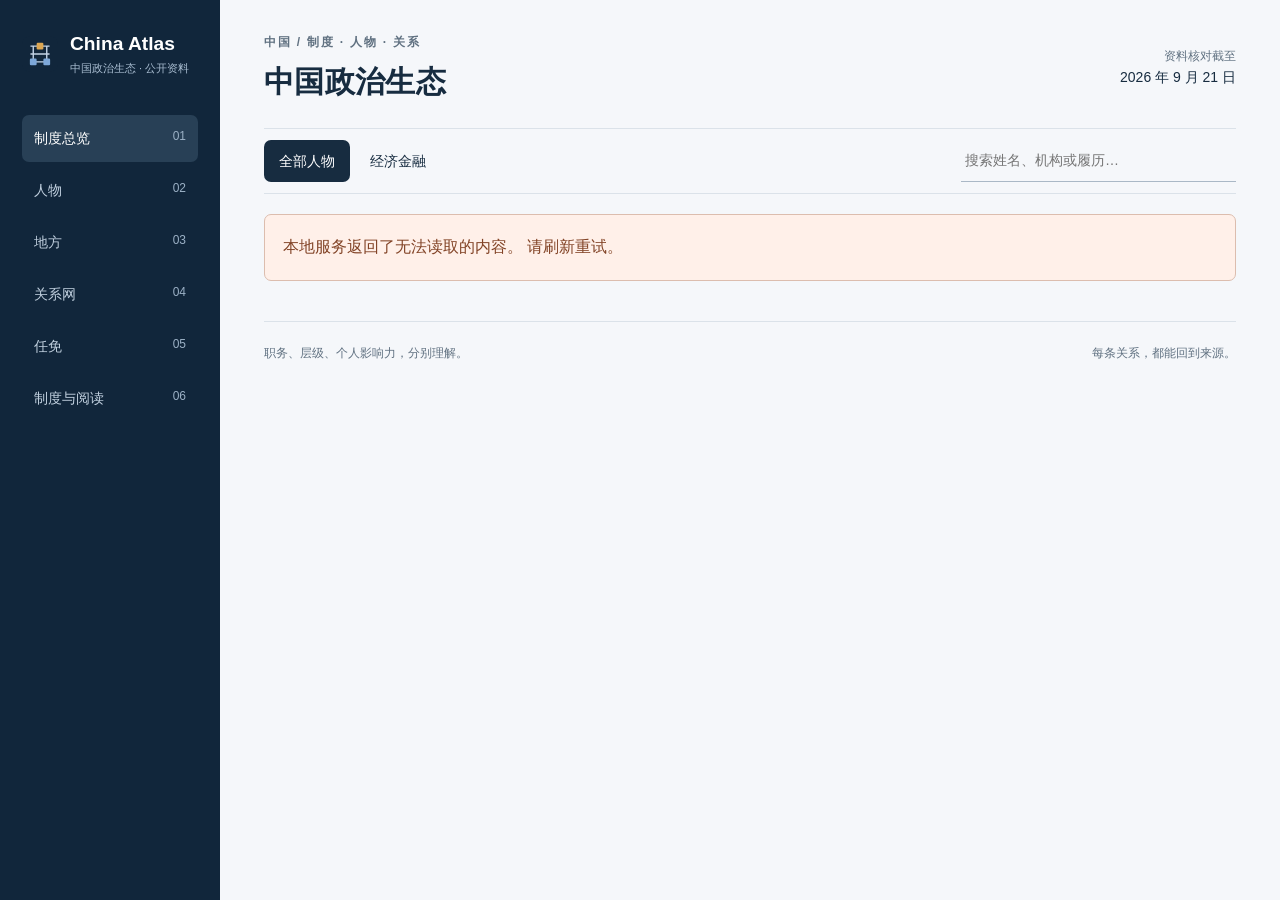
==== web/index.html @ 034b0414 "Add mobile reading interface and privacy-filtered GitHub Pages edition" ====
<!doctype html>
<html lang="zh-CN"><head><meta charset="utf-8"><meta name="viewport" content="width=device-width, initial-scale=1, viewport-fit=cover"><meta name="theme-color" content="#11263b"><meta name="description" content="从公开资料了解中国的机构、人物、任免与职业经历。"><link rel="manifest" href="./manifest.webmanifest"><meta name="apple-mobile-web-app-capable" content="yes"><link rel="apple-touch-icon" href="./icon-192.png"><title>China Atlas · 中国政治生态</title><link rel="icon" href="./icon.svg" type="image/svg+xml"><link rel="stylesheet" href="./style.css"></head>
<body><aside class="sidebar"><a class="brand" href="#map" data-short="总览"><img src="./icon.svg" alt="" width="36" height="36"><span>China Atlas<small>中国政治生态 · 公开资料</small></span></a><nav aria-label="主导航"><a href="#map" aria-label="制度总览" data-short="总览" class="active">制度总览 <span>01</span></a><a href="#people" aria-label="人物" data-short="人物">人物 <span>02</span></a><a href="#regions" aria-label="地方" data-short="地方">地方 <span>03</span></a><a href="#network" aria-label="关系网" data-short="关系">关系网 <span>04</span></a><a href="#changes" aria-label="任免" data-short="任免">任免 <span>05</span></a><a href="#guide" aria-label="制度与阅读" data-short="阅读">制度与阅读 <span>06</span></a></nav><button id="device-notes" data-public-only hidden>我的笔记</button><div class="side-bottom" data-local-only></div></aside>
<main><header><div><span class="eyebrow">中国 / 制度 · 人物 · 关系</span><h1 id="heading">中国政治生态</h1></div><div class="edition">资料核对截至<br><strong>2026 年 9 月 21 日</strong></div></header><div class="toolbar"><div class="segments" role="group" aria-label="关注范围"><button class="selected" data-focus="all">全部人物</button><button data-focus="economy">经济金融</button></div><label class="search"><span class="sr-only">搜索人物与机构</span><input id="search" type="search" placeholder="搜索姓名、机构或履历…"></label></div><div id="content" aria-live="polite"><p class="note">正在打开地图…</p></div><footer>职务、层级、个人影响力，分别理解。 <span>每条关系，都能回到来源。</span></footer></main><dialog id="detail"><button class="close" aria-label="关闭详情">×</button><div id="detail-body"></div></dialog><div id="toast" role="status"></div><script src="./site-config.js"></script><script src="./portable.js"></script><script src="./navigation.js"></script><script src="./graph.js"></script><script src="./registry-ui.js"></script><script src="./network.js"></script><script src="./regions.js"></script><script src="./app.js"></script></body></html>
---- web/style.css ----
:root{color-scheme:light;--ink:#172c40;--muted:#607181;--paper:#f5f7fa;--line:#dbe2e9;--accent:#1e5baf;--amber:#a56513;--party:#a9513d;--navy:#11263b;font-family:-apple-system,BlinkMacSystemFont,"Segoe UI","PingFang SC",sans-serif;font-size:16px}*{box-sizing:border-box}body{margin:0;background:var(--paper);color:var(--ink);line-height:1.6}button,input,select,textarea{font:inherit}button,a,input,select,textarea{outline-offset:4px}button,a{touch-action:manipulation}a{color:var(--accent);text-decoration:none}a:hover{text-decoration:underline}button{cursor:pointer;border:1px solid var(--line);background:white;border-radius:7px;padding:9px 14px;color:var(--ink);font-size:.875rem}button:hover{border-color:var(--accent);background:#eef4fc}button:disabled{opacity:.55;cursor:wait}.sidebar{width:220px;background:var(--navy);color:white;position:fixed;inset:0 auto 0 0;display:flex;flex-direction:column;padding:32px 22px}.brand{display:flex;gap:12px;color:white;align-items:center;font-size:1.2rem;font-weight:650;line-height:1.2}.brand small{display:block;color:#a9bdd1;font-size:.75rem;font-weight:400;margin-top:7px}.sidebar nav{display:grid;gap:8px;margin-top:60px}.sidebar nav a{color:#c1d0df;padding:12px;border-radius:7px;font-size:.9rem;display:flex;justify-content:space-between}.sidebar nav a.active{color:white;background:#284056}.sidebar nav span{font-size:.75rem;color:#9cb1c6}.side-bottom{margin-top:auto;display:grid;gap:10px}.side-bottom a{color:#a9bdd1;font-size:.875rem}.side-bottom small{font-size:.75rem;line-height:1.6;color:#93a8bd;margin-top:24px}main{margin-left:220px;padding:42px 44px 24px;max-width:1740px}header{display:flex;align-items:center;justify-content:space-between;gap:20px;margin-bottom:30px}.eyebrow{font-size:.75rem;letter-spacing:.15em;font-weight:650;color:var(--muted)}h1{font-family:Georgia,"Songti SC",serif;font-size:2.65rem;letter-spacing:-.03em;font-weight:500;line-height:1.2;margin:9px 0}h2,h3,h4,p{margin-top:0}h2{font-size:1.05rem}h3{font-size:1.2rem;font-weight:650;line-height:1.5}p{line-height:1.8}.edition{font-size:.75rem;color:var(--muted);text-align:right}.edition strong{color:var(--ink);font-size:.875rem;font-weight:500}.toolbar{display:flex;justify-content:space-between;gap:18px;border-top:1px solid var(--line);border-bottom:1px solid var(--line);padding:17px 0;margin-bottom:26px}.segments{display:flex;gap:5px}.segments button{background:transparent;border-color:transparent}.segments button.selected{background:var(--ink);color:white}.search input{background:transparent;border:0;border-bottom:1px solid #aab8c6;padding:9px 4px;width:275px;font-size:.875rem;color:var(--ink)}.map-intro{display:flex;align-items:center;justify-content:space-between;margin:5px 0 20px;gap:15px}.map-intro p{color:var(--muted);font-size:.875rem;margin:0}.pill{font-size:.75rem;font-weight:600;letter-spacing:.1em;color:var(--muted)}.lane-grid{display:grid;grid-template-columns:repeat(3,minmax(0,1fr));gap:24px}.lane h2{display:flex;align-items:center;gap:8px;font-weight:600;margin:0 0 16px}.lane h2 small{font-weight:400;font-size:.875rem;margin-left:auto;color:var(--muted)}i{width:7px;height:7px;border-radius:2px;display:inline-block;background:var(--accent)}i.party{background:var(--party)}i.finance{background:var(--amber)}.org-card{background:white;border:1px solid var(--line);border-radius:9px;padding:21px;margin-bottom:14px;position:relative}.org-card small{font-size:.75rem;color:var(--muted)}.org-card h3{margin:5px 0 9px}.org-card p{font-size:.9rem;margin:0 0 14px;color:var(--muted)}.org-card a{font-size:.875rem}footer{border-top:1px solid var(--line);padding-top:22px;margin-top:40px;font-size:.75rem;color:var(--muted)}footer span{float:right}.sr-only{position:absolute;width:1px;height:1px;padding:0;overflow:hidden;clip:rect(0,0,0,0);white-space:nowrap}dialog{width:700px;max-width:calc(100vw - 32px);max-height:90dvh;border:1px solid var(--line);border-radius:12px;padding:36px;background:white;color:var(--ink)}dialog::backdrop{background:#0a1f3866;backdrop-filter:blur(3px)}.close{position:sticky;float:right;top:0;font-size:1.4rem;padding:2px 11px;z-index:1}#toast{position:fixed;bottom:24px;left:50%;background:var(--ink);color:white;border-radius:8px;padding:10px 20px;font-size:.875rem;display:none;z-index:5}@media(max-width:1100px){main{padding:30px 26px}.lane-grid{gap:15px}.toolbar{flex-wrap:wrap}.sidebar{width:190px;padding:30px 16px}main{margin-left:190px}}@media(max-width:800px){.sidebar{position:static;width:100%;padding:18px 20px}.brand small,.side-bottom,.sidebar nav span{display:none}.sidebar nav{display:flex;gap:4px;margin-top:18px;justify-content:space-between}.sidebar nav a{padding:8px;font-size:.875rem}main{margin-left:0;padding:26px 20px}h1{font-size:2.15rem}.lane-grid{grid-template-columns:1fr}.search,.search input{width:100%}.edition{display:none}footer span{display:block;float:none}.map-intro{align-items:flex-start;flex-direction:column}}
[hidden]{display:none!important}.map-section{margin-bottom:32px}.section-title{display:flex;align-items:center;justify-content:space-between;gap:14px;margin:0 0 15px}.section-title h2{margin:0;font-weight:600;display:flex;align-items:center;gap:9px}.section-title>span{font-size:.75rem;color:var(--muted)}.overview-pair{display:grid;grid-template-columns:1fr 1fr;gap:28px}.tree>.org-card{border-top:3px solid var(--accent);margin-bottom:0}.overview-pair>section:first-child .tree>.org-card{border-top-color:var(--party)}.tree-branches{position:relative;padding:0 0 0 21px;border-left:1px solid #b8c6d5;margin-left:18px}.branch{position:relative}.branch:before{content:'';position:absolute;left:-22px;top:58px;width:22px;border-top:1px solid #b8c6d5}.edge-label{font-size:.75rem;color:var(--muted);padding:12px 0 9px;line-height:1.6}.org-card{padding:0;overflow:hidden;margin:0 0 12px}.org-open{display:block;width:100%;text-align:left;border:0;border-radius:0;padding:20px 22px;position:relative;background:transparent}.org-open h3{margin:4px 15px 7px 0;font-size:1.13rem;font-weight:600}.org-open small{display:block;padding-right:12px;line-height:1.5}.org-level{font-size:.75rem;color:var(--muted);display:block;line-height:1.7}.open-arrow{position:absolute;right:17px;top:20px;font-size:1rem;color:#8a9cab}.people-inline{display:flex;flex-wrap:wrap;gap:7px;padding:0 20px 17px}.person-chip{font-size:.875rem;border:0;background:#edf2f7;padding:4px 9px;border-radius:4px;line-height:1.5}.person-chip:hover{color:var(--accent);background:#dce9fa}.people-inline.large{padding:0 0 28px}.people-inline.large .person-chip{font-size:1rem}.org-grid,.person-grid{display:grid;grid-template-columns:repeat(3,minmax(0,1fr));gap:16px}.org-grid .org-card{margin:0}.org-grid .org-open{padding:19px 20px}.compact .org-open h3{font-size:1.06rem}.quiet{font-size:.875rem;background:transparent;border:0;padding:8px 0}.more-map{margin:26px 0;border-top:1px solid var(--line);padding-top:20px}.more-map[open]>summary{margin-bottom:24px}summary{cursor:pointer;font-size:.875rem;color:var(--muted);padding:6px 0}.relation-callout{background:#e8eef6;padding:18px 22px;font-size:.875rem;display:flex;align-items:center;gap:15px;justify-content:space-between;margin:20px 0 32px;border-radius:8px}.relation-callout button{white-space:nowrap;background:white}.person-card{padding:22px;text-align:left;display:flex;flex-direction:column;background:white;min-height:175px}.person-card h3{margin:8px 0 11px;font-size:1.35rem}.person-card h3 small{font-size:.75rem;color:var(--muted);font-weight:400;display:block;margin-top:3px}.person-card p{font-size:.875rem;color:var(--muted);margin:0 0 22px}.person-card.historical{background:#edf0f4}.mini-label{font-size:.75rem;color:var(--muted);letter-spacing:.04em}.card-footer{margin-top:auto;padding-top:12px;border-top:1px solid var(--line);font-size:.75rem;color:var(--muted);display:flex;justify-content:space-between}.detail-title{font-size:2rem;line-height:1.4;margin:10px 0 4px;font-weight:550;padding-right:28px}.detail-subtitle{font-size:.875rem;color:var(--muted);margin-bottom:20px}.detail-actions{display:flex;gap:10px;margin:0 0 28px}.primary{background:var(--accent);border-color:var(--accent);color:white}.primary:hover{background:#17498c;color:white}.level-band{font-size:.875rem;background:#eaf0f7;padding:10px 14px;border-left:3px solid var(--accent)}.roles{margin-bottom:28px}.role{padding:18px 0;border-top:1px solid var(--line)}.role h4{font-size:1rem;margin:9px 0 5px;font-weight:600}.role p{font-size:.875rem;margin:5px 0}.role .role-rank{font-size:.75rem;color:var(--muted)}.badge{display:inline-block;font-size:.75rem;border:1px solid #abc1da;color:#385a80;border-radius:4px;padding:1px 7px}.badge.former{border-color:#cad1d8;color:var(--muted);background:#f2f4f6}.text-button{padding:2px 0;background:transparent;border:0;text-align:left;color:var(--accent);font-size:.875rem}.sources{margin:8px 0;font-size:.875rem}.sources ol,.sources ul{padding-left:20px}.sources li{padding:4px 0;overflow-wrap:anywhere}.sources small{display:block;font-size:.75rem;color:var(--muted);margin-top:4px}dialog li{margin-bottom:10px}dialog h3{margin:24px 0 12px;font-size:1.06rem}dialog p{font-size:1rem}.note{font-size:.875rem!important;color:var(--muted);line-height:1.8}.timeline{list-style:none;padding:0 0 0 20px;border-left:1px solid var(--line);margin:20px 0 30px}.timeline li{position:relative;padding:0 0 20px}.timeline li:before{content:'';position:absolute;width:7px;height:7px;border-radius:50%;background:#7799be;left:-24px;top:8px}.timeline time{font-size:.875rem;color:var(--accent)}.timeline p{margin:5px 0}.connections article{display:grid;gap:8px;padding:15px 0;border-top:1px solid var(--line)}.connection-label{font-size:.875rem;color:var(--muted)}.connections button{justify-self:start;text-align:left}.connections .sources{margin:0}.event{display:grid;grid-template-columns:112px minmax(0,1fr);gap:26px;padding:24px 0;border-top:1px solid var(--line)}.event>time{font-variant-numeric:tabular-nums;font-size:.875rem;color:var(--muted);padding-top:4px}.event h3{font-size:1.16rem;margin:6px 0 10px}.event p{font-size:1rem;margin-bottom:12px}.event .people-inline{padding:0}.event:first-of-type{background:#e8eef6;padding:24px;border:0;border-radius:8px;margin-bottom:10px}.news-meta{display:flex;align-items:center;justify-content:space-between;gap:16px;font-size:.875rem;color:var(--muted)}.news-meta p{margin:0}.news-meta select{border:1px solid var(--line);border-radius:5px;padding:5px 8px;background:white;color:var(--ink);font-size:.875rem}.news-list article{display:grid;grid-template-columns:110px minmax(0,1fr);gap:20px;border-top:1px solid var(--line);padding:17px 0}.news-list time{font-size:.875rem;color:var(--muted)}.news-list small{display:block;font-size:.75rem;color:var(--muted);margin-top:5px}.error{padding:18px;background:#fff0e9;border:1px solid #dcbdae;border-radius:7px;color:#824326}.empty{padding:50px 20px;text-align:center;color:var(--muted)}.rank-guide,.tiaokuai{margin-bottom:40px}.rank-ladder{display:grid;grid-template-columns:repeat(6,minmax(0,1fr));border:1px solid var(--line);background:white;border-radius:8px;overflow:hidden}.rank-ladder>div{padding:20px 15px;border-right:1px solid var(--line)}.rank-ladder>div:last-child{border:0}.rank-ladder small{font-size:.75rem;color:var(--muted)}.rank-ladder strong{display:block;margin:10px 0 8px;font-size:1.5rem;font-weight:500}.rank-ladder span{font-size:.75rem;color:var(--muted)}.tiaokuai-grid{display:grid;grid-template-columns:1fr 1fr;gap:0 22px;max-width:720px;margin:0 auto}.local-target{grid-column:1/3;width:75%;margin:auto}.tiaokuai-grid .edge-label{text-align:center;padding:0 0 18px}.guide-grid{display:grid;grid-template-columns:1fr 1fr;gap:20px}.guide-card{background:white;border:1px solid var(--line);border-radius:8px;padding:24px}.guide-card h2{font-size:1.2rem;margin:8px 0 14px}.guide-card p{font-size:1rem}.guide-card .sources{margin-bottom:0}dialog .guide-card{padding:0;border:0}.guide-card:target{border-color:var(--accent)}textarea{display:block;width:100%;min-height:130px;resize:vertical;padding:12px;border:1px solid #b4c3d3;border-radius:7px;margin:10px 0 16px;color:var(--ink);background:#fbfcfd}#request-text{min-height:240px;font-size:.875rem}label{font-size:.875rem}#copy-status{font-size:.875rem;color:var(--accent)}
@media(min-width:1500px){.tree-branches{display:grid;grid-template-columns:1fr 1fr;gap:0 14px}.branch:last-child{grid-column:1/3}.branch:before{display:none}}
@media(max-width:1100px){.org-grid,.person-grid{grid-template-columns:1fr 1fr}.overview-pair{gap:18px}.rank-ladder{grid-template-columns:repeat(3,1fr)}.rank-ladder>div{border-bottom:1px solid var(--line)}}
@media(max-width:800px){.overview-pair{grid-template-columns:1fr}.org-grid,.person-grid,.guide-grid{grid-template-columns:1fr 1fr}.org-open{padding:18px}.section-title{flex-wrap:wrap}.relation-callout{display:block}.relation-callout button{margin-top:12px}.event{grid-template-columns:1fr;gap:8px}.news-meta{flex-wrap:wrap}.news-list article{grid-template-columns:90px minmax(0,1fr);gap:12px}dialog{padding:24px}.tree-branches{margin-left:10px}.detail-title{font-size:1.7rem}}
@media(max-width:540px){.org-grid,.person-grid,.guide-grid{grid-template-columns:1fr}.rank-ladder{grid-template-columns:repeat(2,1fr)}.tiaokuai-grid{grid-template-columns:repeat(2,minmax(0,1fr));gap:0 12px}.local-target{grid-column:1/3;width:90%}.segments{width:100%}.segments button{flex:1}.sidebar nav a{font-size:.8rem}.news-list article{grid-template-columns:1fr;gap:3px}.detail-title{font-size:1.6rem}}
/* Connected atlas and personal registry */
.person-chip span{color:var(--muted);font-size:.75em;margin-left:4px}.org-open h3{font-size:1.04rem}.org-open small{font-size:.73rem}.filter-row,.graph-tools{display:flex;flex-wrap:wrap;gap:12px;margin-bottom:18px}.filter-row label,.graph-tools label,.review-fields label{display:grid;gap:5px;min-width:0;color:var(--muted);font-size:.75rem}.filter-row label{flex:1;min-width:155px}.filter-row select,.graph-tools select,.review-fields select,.review-fields input{width:100%;min-width:0;border:1px solid var(--line);border-radius:6px;background:white;padding:9px 10px;color:var(--ink);font-size:.84rem}.filter-row label:last-child{flex:1.7}.compact-note{margin-bottom:16px}.graph-tools label{min-width:190px}.graph-tools button{align-self:end}.graph-legend{display:flex;gap:12px 20px;flex-wrap:wrap;margin:12px 0;font-size:.72rem;color:var(--muted)}.graph-legend span:before{content:'';display:inline-block;vertical-align:middle;width:24px;border-top:2px solid;margin-right:7px}.graph-legend .party:before{color:#a34f42}.graph-legend .state:before{color:#2564a7}.graph-legend .selection:before{color:#69798b}.graph-legend .coordination:before{color:#a27515;border-top-style:dashed}.graph-legend .other:before{color:#7b6c9b;border-top-style:dotted}.graph-scroll{overflow:auto;padding-bottom:8px}.graph-stage{position:relative;display:grid;grid-template-columns:minmax(0,1fr) minmax(0,1fr);gap:72px;min-width:690px;padding:0 20px 0 38px;isolation:isolate}.graph-lines{position:absolute;inset:0;pointer-events:none;z-index:-1;overflow:visible}.graph-edge{fill:none;stroke-width:1.4;opacity:.7}.graph-edge.coordination{stroke-dasharray:6 4}.graph-edge.other{stroke-dasharray:2 4}.graph-edge.muted-edge{opacity:.07}.graph-track{min-width:0}.graph-track>header{display:block;margin:0 0 20px;border-top:3px solid var(--party);padding:15px 0 0}.graph-track:nth-of-type(2)>header{border-color:var(--accent)}.graph-track>header h2{margin-bottom:3px;font-size:1.2rem}.graph-track>header p{font-size:.8rem;color:var(--muted);margin:0}.graph-tier{margin-bottom:26px}.graph-tier>h3{font-size:.72rem;text-transform:uppercase;letter-spacing:.08em;color:var(--muted);margin:0 0 12px;background:var(--paper);display:table;padding-right:8px}.graph-node{margin-bottom:20px}.graph-node .org-card{margin-bottom:0;border-bottom-left-radius:0;border-bottom-right-radius:0}.connection-toggle{width:100%;border-top:0;border-radius:0 0 8px 8px;padding:6px 15px;font-size:.72rem;text-align:left;color:var(--muted);background:#eef2f6}.connection-toggle.selected{color:var(--accent);background:#dce9fa}.graph-node .org-open{padding:16px}.graph-node .people-inline{padding:0 16px 14px}.graph-node .person-chip{font-size:.75rem;padding:4px 7px}.graph-inspector{padding:20px;background:#e9eff7;border-radius:8px;margin-bottom:24px;font-size:.875rem}.graph-inspector>div{margin:9px 0;border-top:1px solid #cad6e4;padding-top:10px}.graph-inspector h2{margin:0}.person-role-network{display:grid;grid-template-columns:135px 1fr;gap:36px;align-items:start;margin-top:28px}.ego-person{padding:14px;border:1px solid #94b2d7;border-radius:6px;background:#eaf1fa;position:sticky;top:20px}.ego-branches{border-left:1px solid #93a9c3;padding-left:28px}.ego-branches article{position:relative;margin:0 0 20px;border:1px solid var(--line);padding:16px;border-radius:8px}.ego-branches article:before{content:'';position:absolute;border-top:1px solid #93a9c3;width:28px;left:-29px;top:24px}.ego-line{position:absolute;left:-7px;top:9px;color:var(--accent)}.ego-branches ul{font-size:.875rem;padding-left:16px;margin:8px 0 0}.detail-title small{font-size:.7em}.document-grid{display:grid;grid-template-columns:repeat(4,minmax(0,1fr));gap:14px}.document-card,.guide-preview{text-align:left;padding:22px;background:white;display:flex;flex-direction:column}.document-card h3,.guide-preview h3{font-size:1.08rem;margin:9px 0 18px}.document-card>span:last-child,.guide-preview>span:last-child{margin-top:auto;font-size:.75rem;color:var(--accent)}.guide-preview p{color:var(--muted);font-size:.9rem}.rank-ladder{grid-template-columns:repeat(5,minmax(0,1fr))}.rank-ladder strong{font-size:.98rem;line-height:1.5;margin:5px 0}.rank-ladder>div{border-bottom:1px solid var(--line);padding:14px 17px}.rank-ladder span{font-size:.78rem}.reference-notes{margin-top:38px}.reference-item{border-top:1px solid var(--line);padding:8px 0}.reference-item>summary{color:var(--ink);font-size:.95rem}.reference-item .guide-card{margin-top:12px}.course-ref{font-size:.8rem;display:block;text-align:left;width:100%;margin:8px 0}.guide-card blockquote{margin:20px 0;padding:12px 18px;border-left:3px solid var(--accent);background:#eef3f9;color:var(--muted);font-size:.9rem}.import-notice{background:white;border:1px solid var(--line);border-radius:9px;padding:24px;margin-bottom:30px}.url-entry{display:flex;gap:10px}.url-entry input{flex:1;min-width:0;border:1px solid var(--line);padding:10px;border-radius:6px;font-size:.85rem}.review-history{display:grid;gap:9px}.review-history button{text-align:left}.news-list article{grid-template-columns:92px minmax(0,1fr) auto;align-items:start}.news-list article>button{font-size:.75rem;padding:6px 10px}.review-fields{display:grid;grid-template-columns:1fr 1fr;gap:14px}.review-entry{padding:23px 0;border-top:1px solid var(--line)}.review-entry-title{display:flex;justify-content:space-between;gap:10px;align-items:start}.review-entry-title label{font-weight:600}.review-entry input[type=checkbox]{margin-right:8px;width:17px;height:17px;vertical-align:middle}.evidence{padding:12px 15px;background:#f0f4f8;font-size:.9rem!important;margin:14px 0 6px;border-radius:5px}.review-footer{display:flex;flex-wrap:wrap;gap:14px;align-items:center;border-top:1px solid var(--line);padding-top:22px}.detail-actions{flex-wrap:wrap}.review-entry .note{font-size:.78rem!important}a[download]{font-size:.8rem;white-space:nowrap}button:focus-visible,a:focus-visible,input:focus-visible,select:focus-visible,textarea:focus-visible{outline:2px solid #4287d3}
@media(max-width:1100px){.document-grid{grid-template-columns:1fr 1fr}.graph-stage{gap:54px}.rank-ladder{grid-template-columns:repeat(5,minmax(0,1fr))}}
@media(max-width:800px){.graph-stage{min-width:685px;gap:50px}.graph-scroll{margin-right:-10px}.rank-ladder{grid-template-columns:repeat(2,minmax(0,1fr))}.news-list article{grid-template-columns:1fr}.news-list article>button{justify-self:start}.graph-tools label{min-width:0;flex:1}.document-grid{grid-template-columns:1fr 1fr}.person-role-network{grid-template-columns:1fr;gap:20px}.ego-person{position:static}.ego-branches{margin-left:12px}.url-entry{flex-wrap:wrap}.url-entry input{flex-basis:100%}.import-notice{padding:18px}.review-fields{grid-template-columns:1fr}.review-entry-title{flex-wrap:wrap}.graph-legend{font-size:.67rem;gap:7px 12px}.filter-row label{min-width:130px}.graph-inspector{overflow-wrap:anywhere}}
.graph-distinct{grid-column:1/-1;padding-top:20px;border-top:2px solid #8a7d9e;background:transparent}.graph-distinct>h3{font-size:1rem}.distinct-nodes{display:grid;grid-template-columns:1fr 1fr;gap:72px}.graph-distinct .note{max-width:760px;font-size:.78rem!important}.graph-distinct .graph-node{background:var(--paper)}
@media(max-width:1100px){.distinct-nodes{gap:54px}}@media(max-width:800px){.distinct-nodes{gap:50px}}
/* 中文阅读与两条从上往下的制度结构 */
h1{font-family:-apple-system,BlinkMacSystemFont,"PingFang SC","Microsoft YaHei",sans-serif;font-size:2.25rem;letter-spacing:.01em;font-weight:650}.flow-columns{display:grid;grid-template-columns:minmax(0,1fr) minmax(0,1fr);gap:36px;align-items:start}.flow-column{min-width:0;border-top:3px solid var(--accent);padding-top:16px}.flow-column.party{border-color:var(--party)}.flow-column>header{display:block;margin:0 0 20px}.flow-column>header h2{font-size:1.35rem;margin:0 0 5px}.flow-column>header small{color:var(--muted);font-size:.75rem}.flow-node{margin:0;min-width:0}.flow-node .org-card{margin:0;border-radius:8px 8px 0 0}.flow-node .connection-toggle{margin-bottom:0}.flow-down{display:flex;align-items:center;flex-direction:column;gap:4px;padding:14px 12px;color:#718296;font-size:.74rem;text-align:center;position:relative}.flow-down:before{content:'';height:16px;border-left:1px solid #a7b5c4}.flow-down>span{background:var(--paper);line-height:1.55}.flow-down>i{font-style:normal;font-size:1.4rem;height:auto;width:auto;background:none;color:currentColor;line-height:1}.flow-down.party{color:var(--party)}.flow-down.state{color:var(--accent)}.flow-group{border:1px solid #d8e1eb;border-radius:10px;padding:15px;margin:0 0 20px;background:#edf2f7}.flow-group>h3{font-size:.79rem;color:var(--muted);margin:0 0 12px;font-weight:500}.flow-siblings{display:grid;gap:14px}.flow-caption{font-size:.79rem;color:var(--muted);line-height:1.8;padding:0 4px;margin:0 0 24px}.flow-separate{padding-top:26px;border-top:1px solid var(--line);margin-top:32px}.flow-separate .org-grid{grid-template-columns:1fr 1fr;margin-bottom:14px}.flow-separate>.flow-node{max-width:600px;margin:0 auto 18px}.bank-links{display:grid;grid-template-columns:1fr 1fr;gap:22px;text-align:center;margin:20px 0}.bank-links p{font-size:.8rem;color:var(--muted);margin:10px 0 4px}.bank-links span{font-size:1.6rem;color:var(--accent)}.soft-link{align-self:center;font-size:.85rem;margin-left:auto}.connection-row{padding:18px 0;border-top:1px solid var(--line);font-size:.9rem}.org-card .people-inline{gap:6px}.person-chip{padding:5px 9px}.sidebar nav{gap:5px}.sidebar nav a{white-space:nowrap}.network-tools{display:flex;flex-wrap:wrap;gap:12px;margin-bottom:22px}.network-tools label{display:grid;flex:1;min-width:145px;gap:5px;color:var(--muted);font-size:.75rem}.network-tools select{padding:9px 10px;border:1px solid var(--line);border-radius:6px;background:white;color:var(--ink);min-width:0;width:100%;font-size:.85rem}.network-tools>button{align-self:end}.network-center{background:var(--navy);color:white;border-radius:12px;padding:24px 28px;display:flex;justify-content:space-between;gap:20px;align-items:center}.network-center h2{font-size:1.8rem;margin:6px 0 5px}.network-center h2 small{font-size:.75rem;font-weight:400;color:#b2c5d8;margin-left:8px}.network-center p{color:#c1d0df;font-size:.875rem;margin:0}.network-center .mini-label{color:#a9bdd1}.network-center button{white-space:nowrap;background:#294760;border-color:#49657e;color:white}.network-summary{border-left:1px solid #b3c5d8;margin-left:32px;padding:22px 0 16px 18px;font-size:.85rem}.network-summary p{font-size:.78rem;color:var(--muted);margin:4px 0 0}.neighbor-grid{display:grid;grid-template-columns:1fr 1fr;gap:16px;margin-bottom:32px}.neighbor-card{position:relative;border:1px solid var(--line);border-top:3px solid #7395b9;border-radius:9px;background:white;overflow:hidden}.neighbor-card:before{content:'↓';position:absolute;right:16px;top:14px;color:#a5b6c7}.neighbor-card.public_contact{border-top-color:#8b769f}.neighbor-card.same_place{border-top-color:#b49662}.neighbor-name{display:block;width:100%;border:0;border-radius:0;text-align:left;padding:20px 38px 15px 20px;background:transparent}.neighbor-name strong{display:block;font-size:1.2rem}.neighbor-name small{display:block;color:var(--muted);line-height:1.7;margin-top:5px;font-size:.78rem}.neighbor-links{border-top:1px solid #e6edf3;padding:12px 16px;display:grid;gap:10px}.neighbor-links button{text-align:left;border:0;padding:3px;font-size:.78rem;background:transparent;line-height:1.8}.neighbor-links .badge{font-size:.66rem;margin-right:5px}.neighbor-links small{color:var(--muted);font-size:.73rem}.footprint{padding-top:18px}.career-post{background:white;border:1px solid var(--line);border-radius:8px;padding:18px 22px;margin:12px 0}.career-post>div:first-child{display:flex;gap:15px;justify-content:space-between}.career-post strong{font-size:.9rem}.career-post time{font-size:.75rem;color:var(--muted);white-space:nowrap}.career-post p{font-size:.875rem;margin:7px 0 9px}.place-tags{display:flex;gap:7px;flex-wrap:wrap;margin:8px 0}.place-tags button{font-size:.73rem;padding:3px 9px;border:0;background:#e7edf5;color:#375a7d}.place-grid{display:grid;grid-template-columns:repeat(4,minmax(0,1fr));gap:12px}.place-grid button{text-align:left;padding:17px}.place-grid strong{display:block;font-size:1rem}.place-grid span{font-size:.72rem;display:block;color:var(--muted);margin-top:6px}.link-evidence h3{margin-bottom:7px}.rank-ladder strong{font-size:1rem}.rank-ladder span{display:block;font-size:.65rem;line-height:1.45}.filter-row label{min-width:130px}.filter-row label:last-child{flex:1}.document-grid h3{font-size:1rem}.org-open small{font-size:.69rem}.flow-column .org-open{padding:17px 18px}.flow-column .people-inline{padding:0 18px 15px}.flow-node .person-chip{font-size:.82rem}
@media(max-width:1000px){.flow-columns{gap:20px}.flow-group{padding:10px}.place-grid{grid-template-columns:repeat(3,minmax(0,1fr))}}@media(max-width:800px){.sidebar nav{flex-wrap:wrap;justify-content:flex-start;gap:4px}.sidebar nav a{padding:8px 10px}.flow-columns{gap:16px}.flow-column .org-open{padding:14px 12px}.flow-column .people-inline{padding:0 12px 12px}.flow-column .org-open small{font-size:.62rem}.flow-group{padding:8px}.soft-link{margin-left:0}.network-center{padding:20px;align-items:flex-start;flex-wrap:wrap}.network-center h2{font-size:1.6rem}.neighbor-grid{grid-template-columns:1fr 1fr}.place-grid{grid-template-columns:repeat(2,minmax(0,1fr))}.career-post>div:first-child{flex-wrap:wrap;gap:4px}.network-summary{margin-left:16px}}@media(max-width:540px){.flow-columns{grid-template-columns:1fr}.flow-column{margin-bottom:18px}.flow-separate .org-grid{grid-template-columns:1fr}.neighbor-grid{grid-template-columns:1fr}.network-tools label{min-width:130px}.flow-column .org-open small{font-size:.7rem}.flow-column .people-inline{padding:0 14px 14px}.sidebar nav a{font-size:.8rem}.network-center>button{font-size:.8rem}.bank-links{gap:10px}h1{font-size:1.85rem}}

/* Shared trunks make sibling branches explicit, without crossing the two systems. */
.flow-branches{border-left:1px solid #acbbc9;margin-left:8px;padding-left:18px}.flow-branch{position:relative;margin:0 0 26px;min-width:0}.flow-branch:before{content:'';position:absolute;left:-19px;top:10px;width:13px;border-top:1px solid #acbbc9}.flow-branch>h3{font-size:.78rem;font-weight:500;color:var(--muted);margin:0 0 12px}.flow-branch>.flow-group{margin:0}.joint-label{text-align:center;font-size:.75rem;color:#77688e;padding:14px 0}.sidebar .brand small{font-size:.68rem;letter-spacing:0}.network-center{background:#182c40}.network-center>div{min-width:0}.network-summary{margin-bottom:0}.neighbor-grid{position:relative;padding:18px 0 0 24px;border-left:1px solid #b3c5d8;margin-left:32px}.neighbor-grid:before{content:'';position:absolute;left:0;right:0;top:0;border-top:1px solid #b3c5d8}.neighbor-card:before{content:'↔';color:#748ba1}.neighbor-grid .neighbor-card{min-width:0}.neighbor-links button{overflow-wrap:anywhere}.flow-node .org-open small{overflow-wrap:anywhere}.flow-column>header{min-height:52px}body{overflow-wrap:break-word}
@media(max-width:800px){.neighbor-grid{margin-left:16px;padding-left:14px}.flow-branches{margin-left:4px;padding-left:12px}.flow-branch:before{left:-13px;width:8px}}
/* Regional browsing: keep the working controls close to the first useful records. */
main{padding-top:28px}main>header{margin-bottom:20px}main>header h1{font-size:1.9rem}.toolbar{padding:11px 0;margin-bottom:20px}.sidebar nav{margin-top:40px}.person-card{min-height:160px;padding:18px}.person-card p{margin-bottom:14px}.person-card h3{margin:6px 0 9px}.person-card .mini-label,.person-card .card-footer{font-size:.8rem}.filter-row{gap:10px}.filter-row label{font-size:.8rem}.region-switcher{display:flex;align-items:end;gap:8px;flex-wrap:wrap;margin-bottom:22px}.region-switcher>button{border-color:transparent;background:#e8eef5;min-width:60px}.region-switcher>button.selected{background:var(--ink);color:white}.region-switcher>label{margin-left:auto;display:grid;gap:4px;font-size:.8rem;color:var(--muted);min-width:130px}.region-switcher select{width:100%;background:white;border:1px solid var(--line);border-radius:6px;padding:8px;color:var(--ink);font-size:.875rem}.region-heading{display:flex;justify-content:space-between;align-items:center;gap:20px;border-bottom:1px solid var(--line);padding:0 0 20px;margin-bottom:18px}.region-heading h2{font-size:1.9rem;font-weight:650;margin:5px 0}.region-heading h2 small{margin-left:12px;font-size:.875rem;color:var(--muted);font-weight:400}.region-heading p{font-size:.875rem;margin:7px 0 0;color:var(--muted)}.region-heading .detail-actions{margin:0;justify-content:flex-end}.region-breadcrumb{font-size:.8rem;color:var(--muted)}.region-breadcrumb button{border:0;background:none;padding:0;color:var(--muted);font-size:.8rem}.export-link{font-size:.875rem;white-space:nowrap;align-self:center;padding:8px 0}.subregions{display:flex;gap:8px;align-items:center;flex-wrap:wrap;margin-bottom:20px}.subregions>span{font-size:.875rem;color:var(--muted)}.subregions button{padding:7px 13px}.subregions small{font-size:.75rem;color:var(--muted);margin-left:6px}.region-tabs{display:flex;align-items:center;gap:6px;margin-bottom:16px;flex-wrap:wrap}.region-tabs button{background:none;border-color:transparent}.region-tabs button.selected{background:white;border-color:#b7cadb;color:var(--accent)}.region-tabs>span{margin-left:auto;font-size:.875rem;color:var(--muted)}.regional-grid{display:grid;grid-template-columns:repeat(3,minmax(0,1fr));gap:15px;margin-bottom:28px}.regional-person{border:1px solid var(--line);border-radius:10px;background:white;overflow:hidden;display:flex;flex-direction:column}.regional-profile{border:0;border-radius:0;background:none;text-align:left;padding:19px 20px;flex:1}.regional-profile h3{font-size:1.3rem;margin:7px 0 9px}.regional-profile h3 small{display:block;font-weight:400;font-size:.8rem;color:var(--muted);margin-top:2px}.regional-profile p{font-size:.875rem;line-height:1.65;margin:0 0 8px}.regional-profile>small{font-size:.8rem;color:var(--muted);line-height:1.6}.regional-card-actions{display:flex;justify-content:space-between;align-items:center;gap:8px;background:#f8fafc;border-top:1px solid #e5ebf0;padding:9px 14px}.regional-card-actions button{background:none;border:0;padding:3px;font-size:.8rem;color:var(--accent)}.regional-card-actions small{font-size:.72rem;color:var(--muted);white-space:nowrap}.regional-institutions .org-grid{grid-template-columns:repeat(2,minmax(0,1fr))}.coverage-note{padding:14px 18px;background:#edf2f7;border-radius:8px}.coverage-note p{margin:10px 0}.identity-note{background:#fff5e4;color:#715b34;padding:12px 14px;border-radius:6px;font-size:.875rem!important}.network-path{display:flex;gap:8px;align-items:center;flex-wrap:wrap;margin-bottom:16px;color:var(--muted);font-size:.8rem}.network-path button{padding:5px 10px;font-size:.8rem}.network-path small{font-size:.8rem}.network-tools select{font-size:.875rem}.network-tools label{font-size:.8rem}.neighbor-links button{font-size:.875rem}.neighbor-links .badge{font-size:.75rem}.neighbor-links small{font-size:.8rem}.career-post time{font-size:.8rem}.place-tags button{font-size:.8rem}.sources summary{font-size:.875rem}
@media(max-width:1200px){.regional-grid{grid-template-columns:repeat(2,minmax(0,1fr))}.regional-card-actions{padding:9px 10px;flex-wrap:wrap}.region-heading{align-items:flex-start}.region-heading .detail-actions{flex-direction:column;align-items:flex-end}}@media(max-width:800px){main{padding-top:22px}.sidebar nav{margin-top:15px;gap:3px}.sidebar nav a{padding:7px 8px}main>header{margin-bottom:16px}.region-heading{flex-wrap:wrap}.region-heading .detail-actions{flex-direction:row;justify-content:flex-start;align-items:center}.region-switcher>label{flex:1;margin:0;min-width:125px}.region-switcher{gap:6px}.region-switcher>button{min-width:0;padding:7px 12px}.regional-profile{padding:17px}.regional-institutions .org-grid{grid-template-columns:1fr 1fr}}@media(max-width:560px){.regional-grid{grid-template-columns:1fr}.regional-institutions .org-grid{grid-template-columns:1fr}.region-tabs button{font-size:.8rem;padding:7px 9px}.region-tabs>span{font-size:.8rem}.region-heading h2{font-size:1.7rem}.regional-card-actions{flex-wrap:nowrap}.region-heading .detail-actions{gap:12px}.region-heading .detail-actions button,.export-link{font-size:.8rem}.section-title{flex-wrap:wrap}.section-title .detail-actions{margin-bottom:0}main>header h1{font-size:1.6rem}}

.scope-toggle{display:flex;gap:5px;align-items:center;margin:0 0 14px;font-size:.8rem;color:var(--muted)}.scope-toggle button{padding:5px 10px;font-size:.8rem;border-color:transparent;background:transparent}.scope-toggle button.selected{background:#e1eaf5;color:var(--accent)}
@media(max-width:560px){
 .region-switcher{display:grid;grid-template-columns:repeat(3,minmax(0,1fr));gap:8px}
 .region-switcher>button{width:100%}
 .region-switcher>label{grid-column:1/-1;width:100%;margin:0}
 .region-switcher select{width:100%}
}
/* A compact reading surface, with navigation within thumb reach on phones. */
[hidden]{display:none!important}.people-filters{margin-bottom:14px}.people-filters>summary{font-size:.875rem;color:var(--accent);padding:10px 0;cursor:pointer}.people-filters[open]>.filter-row{margin-top:10px}.detail-back{display:block;margin:0 0 18px;border:0;padding:8px 0;background:none;color:var(--accent);min-height:44px}.file-button{position:relative;display:inline-flex;align-items:center;border:1px solid var(--line);border-radius:7px;padding:9px 14px;overflow:hidden;cursor:pointer}.file-button input{position:absolute;inset:0;opacity:0;cursor:pointer}.note-entry{padding:16px 0;border-top:1px solid var(--line)}.note-entry p{white-space:pre-wrap;margin:10px 0;font-size:1rem}.sidebar>#device-notes{margin-top:20px;color:#c1d0df;background:transparent;border-color:#486076;text-align:left}.people-count>.detail-actions{gap:7px}.people-count>.detail-actions a,.people-count>.detail-actions button{font-size:.8rem}.edition strong{white-space:nowrap}button,input,select{min-height:42px}button.person-chip{min-height:36px}.sources button{min-height:36px}.sources a{overflow-wrap:anywhere}.detail-title{padding-right:25px}.regions-shortcuts{display:flex;gap:8px}.network-path small{overflow-wrap:anywhere}dialog .close{position:sticky;float:right;top:0;z-index:5;width:44px;height:44px;display:grid;place-content:center;background:#f4f7fb;box-shadow:0 1px 5px #152d411a}.detail-back:focus-visible{outline-offset:2px}
@media(min-width:801px){.people-filters>summary{display:none}.people-filters:not([open])>.filter-row{display:flex}.sidebar nav a:before{display:none}.people-filters{margin-bottom:12px}}
@media(max-width:800px){
 html{scroll-padding-top:72px;scroll-padding-bottom:92px}body{padding-bottom:calc(78px + env(safe-area-inset-bottom));-webkit-text-size-adjust:100%}
 .sidebar{position:sticky;top:0;inset:auto;z-index:20;width:100%;padding:calc(10px + env(safe-area-inset-top)) 16px 10px;min-height:calc(54px + env(safe-area-inset-top));display:flex;flex-direction:row;align-items:center;justify-content:space-between;gap:10px}
 .sidebar .brand{font-size:1.05rem;gap:9px}.sidebar .brand img{width:29px;height:29px}.sidebar .brand small,.side-bottom{display:none}
 .sidebar nav{position:fixed;inset:auto 0 0;display:grid;grid-template-columns:repeat(6,minmax(0,1fr));gap:0;margin:0;padding:7px 5px calc(7px + env(safe-area-inset-bottom));background:#fff;border-top:1px solid #dbe2e9;box-shadow:0 -3px 18px #172c400a;z-index:30}
 .sidebar nav a{font-size:0;padding:11px 0;min-height:46px;justify-content:center;align-items:center;border-radius:8px;color:#607181;white-space:nowrap;line-height:1.3}
 .sidebar nav a:before{content:attr(data-short);font-size:.875rem;font-weight:550}.sidebar nav a span{display:none}.sidebar nav a.active{background:#e7effa;color:#174f96;box-shadow:inset 0 2px #2b65b1}
 .sidebar>#device-notes{margin:0;border:0;font-size:.8rem;color:#d5e0ec;min-height:36px;padding:5px}
 main{margin:0;padding:15px 16px 20px;width:100%;max-width:none}main>header{margin-bottom:12px;align-items:center}main>header .eyebrow{display:none}main>header h1{font-size:1.4rem;margin:0;line-height:1.4}.edition{display:block;font-size:0}.edition strong{font-size:.73rem;color:var(--muted);font-weight:400}
 .toolbar{position:sticky;top:calc(54px + env(safe-area-inset-top));z-index:10;background:var(--paper);padding:8px 0;margin:0 0 12px;gap:8px;align-items:center;flex-wrap:wrap}.search{flex:1;min-width:160px}.search input{width:100%;padding:10px 12px;border:1px solid #c6d3e1;border-radius:9px;background:white;min-height:44px;font-size:16px}.segments{width:auto;gap:0}.segments button{font-size:.875rem;min-height:40px;padding:7px 9px}
 input,textarea,select,.network-tools select,.region-switcher select{font-size:16px!important}button,.text-button,.place-tags button,.person-chip,.sources summary,summary{min-height:44px}button:focus-visible,a:focus-visible{outline-offset:1px}
 .people-filters{border:1px solid var(--line);border-radius:9px;background:white;margin-bottom:10px}.people-filters>summary{padding:10px 13px;line-height:1.5;font-size:.9rem}.people-filters .filter-row{padding:0 12px 12px;margin-bottom:0;display:grid;grid-template-columns:1fr 1fr}.filter-row label{min-width:0;width:100%;font-size:.8rem}.filter-row select{width:100%;min-width:0}.filter-row label:nth-child(4){grid-column:1/-1}
 .people-count{margin-bottom:8px;gap:5px}.people-count>.detail-actions{margin:0;gap:4px}.people-count>.detail-actions #add-profile-request{display:none}.people-count>.detail-actions a{padding:8px 4px}.people-count p{margin:0}.compact-note{font-size:.8rem;line-height:1.6;margin:8px 0}.people-count+ .compact-note{display:none}.map-section{margin-top:20px}.section-title h2{font-size:1rem;margin:0}.section-title{margin-bottom:12px}.person-grid{gap:12px}.person-card{padding:16px;min-height:145px}.person-card h3{font-size:1.3rem}.person-card p{font-size:1rem;line-height:1.65}.person-card h3 small{font-size:.8rem}
 .region-switcher{display:grid;grid-template-columns:repeat(6,minmax(0,1fr));gap:5px;margin-bottom:12px}.region-switcher>button{padding:8px 0;min-height:42px;font-size:.8rem}.region-switcher>label{grid-column:1/-1;font-size:0;min-width:0}.region-switcher select{min-height:40px;padding:6px 9px;font-size:.9rem!important}
 .region-heading{padding-bottom:12px;margin-bottom:10px;gap:6px}.region-heading h2{font-size:1.45rem;margin:1px 0}.region-heading h2 small{font-size:.8rem}.region-heading p{font-size:.8rem;line-height:1.6;margin:4px 0}.region-breadcrumb{display:none}.region-heading .detail-actions{display:flex;flex-direction:row;gap:12px;margin-top:2px}.region-heading .detail-actions button,.region-heading .detail-actions a{min-height:40px;font-size:.8rem;padding:8px 0;background:none;border:0}.subregions{margin:5px 0 10px;gap:6px}.subregions button{padding:5px 8px;font-size:.85rem}.scope-toggle{margin:5px 0 8px}.scope-toggle button{min-height:40px}.region-tabs{gap:1px;flex-wrap:nowrap;margin:0 0 12px}.region-tabs button{padding:8px 7px;font-size:.82rem}.region-tabs>span{white-space:nowrap;font-size:.75rem}.regional-profile p{font-size:1rem}.regional-profile .mini-label{font-size:.75rem}.regional-profile h3{font-size:1.35rem}.regional-card-actions{padding:4px 10px}.regional-card-actions small{font-size:.75rem}.regional-card-actions button{font-size:.85rem}
 .network-tools{gap:8px;margin-bottom:14px;display:grid;grid-template-columns:1fr 1fr}.network-tools label:first-child{grid-column:1/-1}.network-tools label{min-width:0;font-size:.8rem}.network-tools>button{grid-column:1/-1;min-height:44px}.network-center{padding:16px;gap:8px;border-radius:10px}.network-center h2{font-size:1.45rem}.network-center p{font-size:1rem}.network-center>button{padding:5px 0;min-height:40px;background:none;border:0}.network-summary{margin-left:5px;padding:12px 0 10px 12px}.network-summary p{font-size:.8rem}.neighbor-grid{margin-left:5px;padding:12px 0 0 10px;gap:12px}.neighbor-name{padding:16px}.neighbor-name small{font-size:.9rem}.neighbor-links{padding:7px 12px;gap:4px}.neighbor-links button{font-size:.875rem;min-height:44px}.neighbor-links .badge{font-size:.75rem}.career-post{padding:16px}.career-post p{font-size:1rem}.career-post strong{font-size:1rem}.career-post time{white-space:normal}.place-tags button{font-size:.875rem}.flow-column .org-open small{font-size:.75rem}.flow-node .person-chip{font-size:.875rem}.flow-branches{padding-left:12px}.flow-column .org-open{padding:16px}.flow-down{padding:10px;font-size:.8rem}.flow-branch>h3{font-size:.8rem}
 dialog{width:100%;max-width:100%;height:100dvh;max-height:100dvh;inset:0;margin:0;border:0;border-radius:0;padding:calc(12px + env(safe-area-inset-top)) 18px calc(25px + env(safe-area-inset-bottom));overscroll-behavior:contain;overflow-y:auto}dialog::backdrop{background:#11263ba6}dialog .close{top:0;right:0}.detail-title{font-size:1.75rem;line-height:1.4}.detail-subtitle{font-size:.875rem!important}.detail-actions{gap:8px}.detail-actions button{font-size:.9rem;min-height:44px}.role{padding:16px 0}.role p,dialog p,dialog li{font-size:1rem}.role .note,.role-rank{font-size:.875rem!important}.timeline li{padding-left:10px}.timeline time{font-size:.85rem}.sources li{font-size:.875rem}.sources small{font-size:.75rem}textarea{min-height:160px}.person-role-network{grid-template-columns:1fr}.ego-branches{margin-left:3px;padding-left:16px}.guide-card{padding:18px}.guide-card p{font-size:1rem}.rank-ladder span{font-size:.75rem}.rank-ladder>div{padding:10px}.event{grid-template-columns:1fr;gap:8px;padding:18px 0}.event p{font-size:1rem}.event time{font-size:.85rem}footer{font-size:.75rem;line-height:1.6;gap:5px;padding-bottom:15px}#toast{bottom:calc(80px + env(safe-area-inset-bottom));left:16px;right:16px;max-width:none;font-size:.9rem}.note-entry p{overflow-wrap:anywhere}
}
@media(max-width:360px){.region-switcher{grid-template-columns:repeat(3,minmax(0,1fr))}.edition{display:none}.toolbar .segments{width:100%}.region-tabs button{font-size:.75rem;padding:8px 5px}.region-tabs>span{font-size:.7rem}.detail-actions{flex-wrap:wrap}.people-count>.detail-actions a{font-size:.75rem}}
@media(prefers-reduced-motion:reduce){*{scroll-behavior:auto!important;transition:none!important}}

@media(max-width:800px){.graph-tools{align-items:stretch;flex-direction:column}.graph-tools label,.graph-tools select{width:100%}.graph-tools .text-button{text-align:left}}
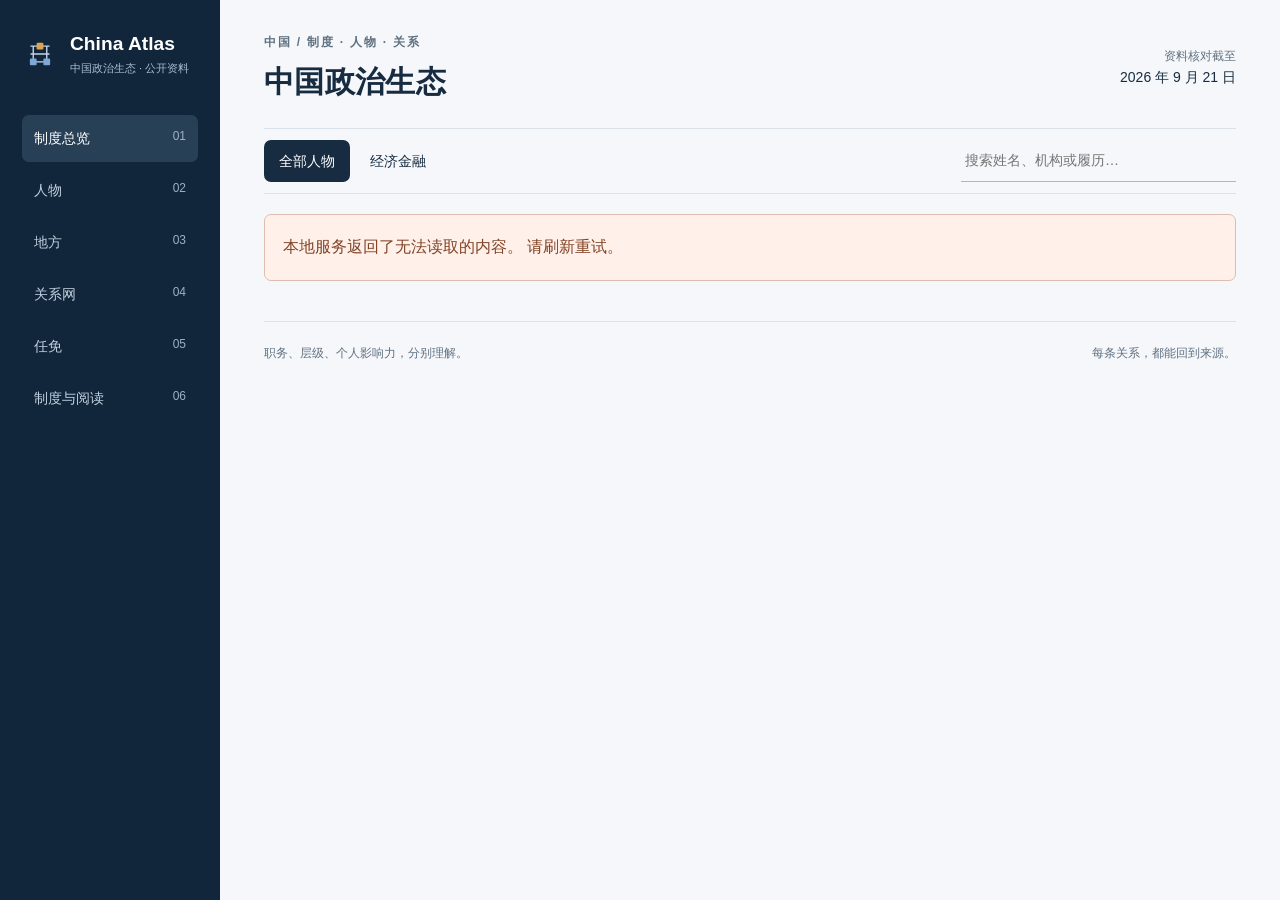
==== commit d09940be: "Show verified official portraits in person profiles" ====
--- a/web/index.html
+++ b/web/index.html
@@ -1,4 +1,4 @@
 <!doctype html>
 <html lang="zh-CN"><head><meta charset="utf-8"><meta name="viewport" content="width=device-width, initial-scale=1, viewport-fit=cover"><meta name="theme-color" content="#11263b"><meta name="description" content="从公开资料了解中国的机构、人物、任免与职业经历。"><link rel="manifest" href="./manifest.webmanifest"><meta name="apple-mobile-web-app-capable" content="yes"><link rel="apple-touch-icon" href="./icon-192.png"><title>China Atlas · 中国政治生态</title><link rel="icon" href="./icon.svg" type="image/svg+xml"><link rel="stylesheet" href="./style.css"></head>
 <body><aside class="sidebar"><a class="brand" href="#map" data-short="总览"><img src="./icon.svg" alt="" width="36" height="36"><span>China Atlas<small>中国政治生态 · 公开资料</small></span></a><nav aria-label="主导航"><a href="#map" aria-label="制度总览" data-short="总览" class="active">制度总览 <span>01</span></a><a href="#people" aria-label="人物" data-short="人物">人物 <span>02</span></a><a href="#regions" aria-label="地方" data-short="地方">地方 <span>03</span></a><a href="#network" aria-label="关系网" data-short="关系">关系网 <span>04</span></a><a href="#changes" aria-label="任免" data-short="任免">任免 <span>05</span></a><a href="#guide" aria-label="制度与阅读" data-short="阅读">制度与阅读 <span>06</span></a></nav><button id="device-notes" data-public-only hidden>我的笔记</button><div class="side-bottom" data-local-only></div></aside>
-<main><header><div><span class="eyebrow">中国 / 制度 · 人物 · 关系</span><h1 id="heading">中国政治生态</h1></div><div class="edition">资料核对截至<br><strong>2026 年 9 月 21 日</strong></div></header><div class="toolbar"><div class="segments" role="group" aria-label="关注范围"><button class="selected" data-focus="all">全部人物</button><button data-focus="economy">经济金融</button></div><label class="search"><span class="sr-only">搜索人物与机构</span><input id="search" type="search" placeholder="搜索姓名、机构或履历…"></label></div><div id="content" aria-live="polite"><p class="note">正在打开地图…</p></div><footer>职务、层级、个人影响力，分别理解。 <span>每条关系，都能回到来源。</span></footer></main><dialog id="detail"><button class="close" aria-label="关闭详情">×</button><div id="detail-body"></div></dialog><div id="toast" role="status"></div><script src="./site-config.js"></script><script src="./portable.js"></script><script src="./navigation.js"></script><script src="./graph.js"></script><script src="./registry-ui.js"></script><script src="./network.js"></script><script src="./regions.js"></script><script src="./app.js"></script></body></html>
+<main><header><div><span class="eyebrow">中国 / 制度 · 人物 · 关系</span><h1 id="heading">中国政治生态</h1></div><div class="edition">资料核对截至<br><strong>2026 年 9 月 21 日</strong></div></header><div class="toolbar"><div class="segments" role="group" aria-label="关注范围"><button class="selected" data-focus="all">全部人物</button><button data-focus="economy">经济金融</button></div><label class="search"><span class="sr-only">搜索人物与机构</span><input id="search" type="search" placeholder="搜索姓名、机构或履历…"></label></div><div id="content" aria-live="polite"><p class="note">正在打开地图…</p></div><footer>职务、层级、个人影响力，分别理解。 <span>每条关系，都能回到来源。</span></footer></main><dialog id="detail"><button class="close" aria-label="关闭详情">×</button><div id="detail-body"></div></dialog><div id="toast" role="status"></div><script src="./site-config.js"></script><script src="./portable.js"></script><script src="./navigation.js"></script><script src="./graph.js"></script><script src="./registry-ui.js"></script><script src="./network.js"></script><script src="./regions.js"></script><script src="./portraits.js"></script><script src="./app.js"></script></body></html>
--- a/web/style.css
+++ b/web/style.css
@@ -53,3 +53,8 @@
 @media(prefers-reduced-motion:reduce){*{scroll-behavior:auto!important;transition:none!important}}
 
 @media(max-width:800px){.graph-tools{align-items:stretch;flex-direction:column}.graph-tools label,.graph-tools select{width:100%}.graph-tools .text-button{text-align:left}}
+
+/* Portraits stay in profiles so browsing the roster never fetches a wall of photos. */
+.profile-heading{display:flex;align-items:flex-start;gap:24px;clear:both}.profile-identity{flex:1;min-width:0;padding-top:5px}.profile-heading .detail-title{margin:12px 0 8px;padding:0}.profile-heading .detail-subtitle{margin-bottom:6px}.portrait-slot:empty{display:none}.portrait-slot{flex:0 0 144px}.profile-portrait{margin:0;width:144px}.profile-portrait img{display:block;width:144px;height:180px;object-fit:contain;object-position:center top;background:#f2f4f6;border-radius:8px}.profile-portrait figcaption{margin-top:7px;font-size:.75rem;line-height:1.5;color:var(--muted)}.profile-portrait figcaption a{display:inline-block;padding:3px 0}.profile-portrait figcaption small{display:block;font-size:.7rem;color:var(--muted);overflow-wrap:anywhere}.profile-checked{font-size:.8rem;color:var(--muted);margin:16px 0 20px}
+@media(max-width:800px){.profile-heading{gap:16px}.portrait-slot{flex-basis:112px}.profile-portrait{width:112px}.profile-portrait img{width:112px;height:140px}.profile-heading .detail-title{font-size:1.8rem;line-height:1.25}.profile-heading .detail-subtitle{font-size:.875rem!important;line-height:1.5}.profile-portrait figcaption a{min-height:36px;display:flex;align-items:center;padding:0}.profile-checked{font-size:.8rem!important;margin:12px 0 16px}}
+@media(max-width:360px){.portrait-slot{flex-basis:96px}.profile-portrait{width:96px}.profile-portrait img{width:96px;height:120px}.profile-heading{gap:12px}.profile-heading .detail-title{font-size:1.6rem}}
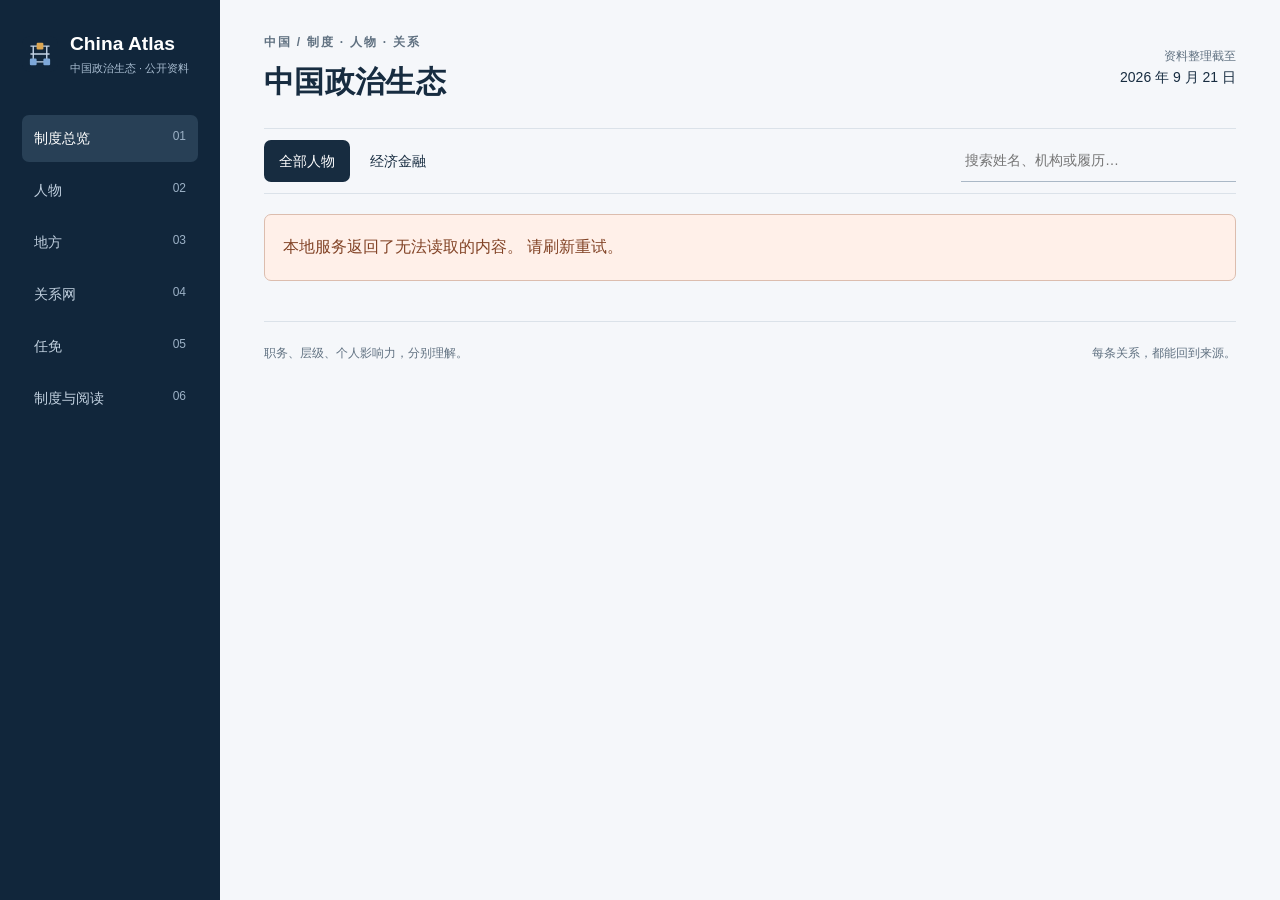
==== commit 6e7de566: "Audit Jining careers and add sourced two-person comparisons" ====
--- a/web/index.html
+++ b/web/index.html
@@ -1,4 +1,4 @@
 <!doctype html>
 <html lang="zh-CN"><head><meta charset="utf-8"><meta name="viewport" content="width=device-width, initial-scale=1, viewport-fit=cover"><meta name="theme-color" content="#11263b"><meta name="description" content="从公开资料了解中国的机构、人物、任免与职业经历。"><link rel="manifest" href="./manifest.webmanifest"><meta name="apple-mobile-web-app-capable" content="yes"><link rel="apple-touch-icon" href="./icon-192.png"><title>China Atlas · 中国政治生态</title><link rel="icon" href="./icon.svg" type="image/svg+xml"><link rel="stylesheet" href="./style.css"></head>
 <body><aside class="sidebar"><a class="brand" href="#map" data-short="总览"><img src="./icon.svg" alt="" width="36" height="36"><span>China Atlas<small>中国政治生态 · 公开资料</small></span></a><nav aria-label="主导航"><a href="#map" aria-label="制度总览" data-short="总览" class="active">制度总览 <span>01</span></a><a href="#people" aria-label="人物" data-short="人物">人物 <span>02</span></a><a href="#regions" aria-label="地方" data-short="地方">地方 <span>03</span></a><a href="#network" aria-label="关系网" data-short="关系">关系网 <span>04</span></a><a href="#changes" aria-label="任免" data-short="任免">任免 <span>05</span></a><a href="#guide" aria-label="制度与阅读" data-short="阅读">制度与阅读 <span>06</span></a></nav><button id="device-notes" data-public-only hidden>我的笔记</button><div class="side-bottom" data-local-only></div></aside>
-<main><header><div><span class="eyebrow">中国 / 制度 · 人物 · 关系</span><h1 id="heading">中国政治生态</h1></div><div class="edition">资料核对截至<br><strong>2026 年 9 月 21 日</strong></div></header><div class="toolbar"><div class="segments" role="group" aria-label="关注范围"><button class="selected" data-focus="all">全部人物</button><button data-focus="economy">经济金融</button></div><label class="search"><span class="sr-only">搜索人物与机构</span><input id="search" type="search" placeholder="搜索姓名、机构或履历…"></label></div><div id="content" aria-live="polite"><p class="note">正在打开地图…</p></div><footer>职务、层级、个人影响力，分别理解。 <span>每条关系，都能回到来源。</span></footer></main><dialog id="detail"><button class="close" aria-label="关闭详情">×</button><div id="detail-body"></div></dialog><div id="toast" role="status"></div><script src="./site-config.js"></script><script src="./portable.js"></script><script src="./navigation.js"></script><script src="./graph.js"></script><script src="./registry-ui.js"></script><script src="./network.js"></script><script src="./regions.js"></script><script src="./portraits.js"></script><script src="./app.js"></script></body></html>
+<main><header><div><span class="eyebrow">中国 / 制度 · 人物 · 关系</span><h1 id="heading">中国政治生态</h1></div><div class="edition">资料整理截至<br><strong>2026 年 9 月 21 日</strong></div></header><div class="toolbar"><div class="segments" role="group" aria-label="关注范围"><button class="selected" data-focus="all">全部人物</button><button data-focus="economy">经济金融</button></div><label class="search"><span class="sr-only">搜索人物与机构</span><input id="search" type="search" placeholder="搜索姓名、机构或履历…"></label></div><div id="content" aria-live="polite"><p class="note">正在打开地图…</p></div><footer>职务、层级、个人影响力，分别理解。 <span>每条关系，都能回到来源。</span></footer></main><dialog id="detail"><button class="close" aria-label="关闭详情">×</button><div id="detail-body"></div></dialog><div id="toast" role="status"></div><script src="./site-config.js"></script><script src="./portable.js"></script><script src="./navigation.js"></script><script src="./graph.js"></script><script src="./registry-ui.js"></script><script src="./network.js"></script><script src="./regions.js"></script><script src="./portraits.js"></script><script src="./app.js"></script></body></html>
--- a/web/style.css
+++ b/web/style.css
@@ -58,3 +58,26 @@
 .profile-heading{display:flex;align-items:flex-start;gap:24px;clear:both}.profile-identity{flex:1;min-width:0;padding-top:5px}.profile-heading .detail-title{margin:12px 0 8px;padding:0}.profile-heading .detail-subtitle{margin-bottom:6px}.portrait-slot:empty{display:none}.portrait-slot{flex:0 0 144px}.profile-portrait{margin:0;width:144px}.profile-portrait img{display:block;width:144px;height:180px;object-fit:contain;object-position:center top;background:#f2f4f6;border-radius:8px}.profile-portrait figcaption{margin-top:7px;font-size:.75rem;line-height:1.5;color:var(--muted)}.profile-portrait figcaption a{display:inline-block;padding:3px 0}.profile-portrait figcaption small{display:block;font-size:.7rem;color:var(--muted);overflow-wrap:anywhere}.profile-checked{font-size:.8rem;color:var(--muted);margin:16px 0 20px}
 @media(max-width:800px){.profile-heading{gap:16px}.portrait-slot{flex-basis:112px}.profile-portrait{width:112px}.profile-portrait img{width:112px;height:140px}.profile-heading .detail-title{font-size:1.8rem;line-height:1.25}.profile-heading .detail-subtitle{font-size:.875rem!important;line-height:1.5}.profile-portrait figcaption a{min-height:36px;display:flex;align-items:center;padding:0}.profile-checked{font-size:.8rem!important;margin:12px 0 16px}}
 @media(max-width:360px){.portrait-slot{flex-basis:96px}.profile-portrait{width:96px}.profile-portrait img{width:96px;height:120px}.profile-heading{gap:12px}.profile-heading .detail-title{font-size:1.6rem}}
+
+/* Large public rosters retain every card while skipping offscreen layout work. */
+.person-card,.regional-person,.neighbor-card{content-visibility:auto;contain-intrinsic-block-size:auto 190px;contain-intrinsic-inline-size:0;min-width:0;max-width:100%;overflow-wrap:anywhere}
+.evidence-status{display:block;margin:9px 0 4px;color:#866321;font-size:11px;line-height:1.6;font-weight:500}
+.evidence-filters{margin:12px 0 20px;max-width:700px}.evidence-filters label{flex:1;min-width:150px}
+.coverage-grid{display:grid;grid-template-columns:repeat(auto-fit,minmax(230px,1fr));gap:16px;margin-top:16px}.coverage-grid article{border-top:1px solid var(--line,#ddd);padding-top:12px}.coverage-grid p{font-size:13px;line-height:1.8}
+@media(max-width:600px){.evidence-filters{display:grid;grid-template-columns:1fr 1fr;gap:10px}.evidence-filters label{min-width:0}.evidence-filters select{width:100%;min-width:0}.coverage-grid{grid-template-columns:1fr}}
+
+/* Each background fact has its own evidence; long source notes stay folded. */
+.fact-grid{display:grid;grid-template-columns:repeat(2,minmax(0,1fr));gap:12px}
+.profile-fact{padding:14px;border:1px solid var(--line,#e3e1dc);border-radius:12px;min-width:0;overflow-wrap:anywhere}
+.profile-fact>p{margin:7px 0 10px;line-height:1.65}.profile-fact summary{font-size:12px;color:var(--muted,#69746c);cursor:pointer}
+.profile-fact blockquote{font-size:13px;margin:12px 0;padding:0 0 0 12px}.profile-fact .note{font-size:12px}.profile-facts .section-title{align-items:center}
+@media(max-width:600px){.fact-grid{grid-template-columns:1fr}.profile-fact{padding:12px}}
+
+/* Compare sourced careers without turning common places into private ties. */
+.network-compare{margin:16px 0;padding:16px 18px;border:1px solid var(--line);border-radius:12px;background:var(--paper,#fff)}
+.network-compare summary{cursor:pointer;font-weight:600}.compare-controls{display:flex;gap:12px;align-items:end;margin-top:14px}.compare-controls label{flex:1;min-width:0}.compare-controls select{width:100%;max-width:100%}.compare-controls button{min-height:44px;flex-shrink:0}
+.comparison-grid{display:grid;grid-template-columns:repeat(2,minmax(0,1fr));gap:20px}.comparison-person{min-width:0}.comparison-person>button h3{margin:8px 0}.comparison-post{min-width:0;border-left:3px solid transparent;padding-left:9px}.comparison-post.shared-post{border-color:#b79d61}.comparison-post .career-post>div{display:block}.comparison-post time{display:block;margin-top:6px}.comparison-links{display:grid;gap:8px;margin:20px 0}.comparison-links>button{display:flex;flex-wrap:wrap;text-align:left;align-items:center;gap:8px 12px;min-height:48px;padding:12px;max-width:100%;overflow-wrap:anywhere}.comparison-links strong{font-weight:500}.comparison-links small{display:block;width:100%;color:var(--muted)}
+.profile-careers .career-post{margin:12px 0}.profile-careers .career-post>div{flex-wrap:wrap;gap:8px}.comparison-person .career-post,.profile-careers .career-post{overflow-wrap:anywhere;min-width:0}
+@media(max-width:600px){.compare-controls{display:grid;grid-template-columns:minmax(0,1fr)}.compare-controls button{width:100%}.comparison-grid{grid-template-columns:minmax(0,1fr)}.comparison-person+section{border-top:1px solid var(--line);padding-top:14px}.network-compare{padding:14px}}
+
+.compare-search{display:block;margin-top:14px;font-size:12px;color:var(--muted)}.compare-search input{display:block;width:100%;max-width:100%;min-height:44px;margin-top:6px;padding:10px 12px;border:1px solid var(--line);border-radius:8px;background:transparent;color:inherit;font:inherit}
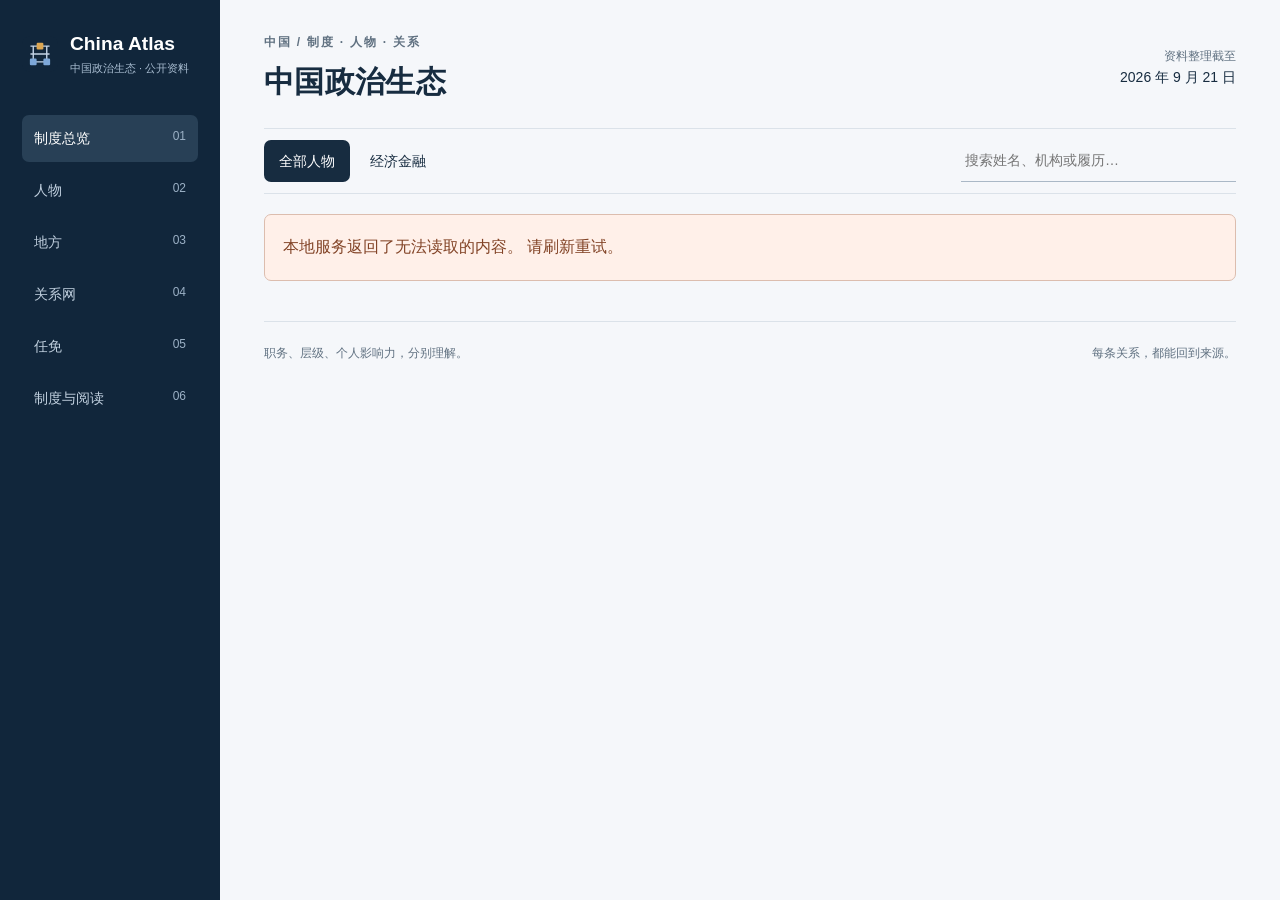
==== commit c719d4cc: "Add sourced personnel status history and department browsing" ====
--- a/web/index.html
+++ b/web/index.html
@@ -1,4 +1,4 @@
 <!doctype html>
 <html lang="zh-CN"><head><meta charset="utf-8"><meta name="viewport" content="width=device-width, initial-scale=1, viewport-fit=cover"><meta name="theme-color" content="#11263b"><meta name="description" content="从公开资料了解中国的机构、人物、任免与职业经历。"><link rel="manifest" href="./manifest.webmanifest"><meta name="apple-mobile-web-app-capable" content="yes"><link rel="apple-touch-icon" href="./icon-192.png"><title>China Atlas · 中国政治生态</title><link rel="icon" href="./icon.svg" type="image/svg+xml"><link rel="stylesheet" href="./style.css"></head>
 <body><aside class="sidebar"><a class="brand" href="#map" data-short="总览"><img src="./icon.svg" alt="" width="36" height="36"><span>China Atlas<small>中国政治生态 · 公开资料</small></span></a><nav aria-label="主导航"><a href="#map" aria-label="制度总览" data-short="总览" class="active">制度总览 <span>01</span></a><a href="#people" aria-label="人物" data-short="人物">人物 <span>02</span></a><a href="#regions" aria-label="地方" data-short="地方">地方 <span>03</span></a><a href="#network" aria-label="关系网" data-short="关系">关系网 <span>04</span></a><a href="#changes" aria-label="任免" data-short="任免">任免 <span>05</span></a><a href="#guide" aria-label="制度与阅读" data-short="阅读">制度与阅读 <span>06</span></a></nav><button id="device-notes" data-public-only hidden>我的笔记</button><div class="side-bottom" data-local-only></div></aside>
-<main><header><div><span class="eyebrow">中国 / 制度 · 人物 · 关系</span><h1 id="heading">中国政治生态</h1></div><div class="edition">资料整理截至<br><strong>2026 年 9 月 21 日</strong></div></header><div class="toolbar"><div class="segments" role="group" aria-label="关注范围"><button class="selected" data-focus="all">全部人物</button><button data-focus="economy">经济金融</button></div><label class="search"><span class="sr-only">搜索人物与机构</span><input id="search" type="search" placeholder="搜索姓名、机构或履历…"></label></div><div id="content" aria-live="polite"><p class="note">正在打开地图…</p></div><footer>职务、层级、个人影响力，分别理解。 <span>每条关系，都能回到来源。</span></footer></main><dialog id="detail"><button class="close" aria-label="关闭详情">×</button><div id="detail-body"></div></dialog><div id="toast" role="status"></div><script src="./site-config.js"></script><script src="./portable.js"></script><script src="./navigation.js"></script><script src="./graph.js"></script><script src="./registry-ui.js"></script><script src="./network.js"></script><script src="./regions.js"></script><script src="./portraits.js"></script><script src="./app.js"></script></body></html>
+<main><header><div><span class="eyebrow">中国 / 制度 · 人物 · 关系</span><h1 id="heading">中国政治生态</h1></div><div class="edition">资料整理截至<br><strong>2026 年 9 月 21 日</strong></div></header><div class="toolbar"><div class="segments" role="group" aria-label="关注范围"><button class="selected" data-focus="all">全部人物</button><button data-focus="economy">经济金融</button></div><label class="search"><span class="sr-only">搜索人物与机构</span><input id="search" type="search" placeholder="搜索姓名、机构或履历…"></label></div><div id="content" aria-live="polite"><p class="note">正在打开地图…</p></div><footer>职务、层级、个人影响力，分别理解。 <span>每条关系，都能回到来源。</span></footer></main><dialog id="detail"><button class="close" aria-label="关闭详情">×</button><div id="detail-body"></div></dialog><div id="toast" role="status"></div><script src="./site-config.js"></script><script src="./portable.js"></script><script src="./navigation.js"></script><script src="./graph.js"></script><script src="./registry-ui.js"></script><script src="./network.js"></script><script src="./regions.js"></script><script src="./portraits.js"></script><script src="./personnel.js"></script><script src="./departments.js"></script><script src="./app.js"></script></body></html>
--- a/web/style.css
+++ b/web/style.css
@@ -81,3 +81,17 @@
 @media(max-width:600px){.compare-controls{display:grid;grid-template-columns:minmax(0,1fr)}.compare-controls button{width:100%}.comparison-grid{grid-template-columns:minmax(0,1fr)}.comparison-person+section{border-top:1px solid var(--line);padding-top:14px}.network-compare{padding:14px}}
 
 .compare-search{display:block;margin-top:14px;font-size:12px;color:var(--muted)}.compare-search input{display:block;width:100%;max-width:100%;min-height:44px;margin-top:6px;padding:10px 12px;border:1px solid var(--line);border-radius:8px;background:transparent;color:inherit;font:inherit}
+
+/* Personnel events describe sourced actions, never an inferred verdict. */
+.status-badges{display:flex;flex-wrap:wrap;gap:5px;margin:10px 0;align-items:center;max-width:100%;font-weight:400}
+.status-tag{display:inline-block;padding:4px 7px;border:1px solid #d9e0e4;border-radius:5px;background:#f1f4f5;color:#4b606f;font-size:11px;line-height:1.5;overflow-wrap:anywhere}
+.status-party_discipline,.status-administrative_discipline,.status-military_status{background:#fbf1ee;border-color:#ead6cf;color:#865142}.status-investigation,.status-judicial{background:#f7f2e8;border-color:#e6dcc6;color:#786132}
+.status-badges>small{display:block;width:100%;color:var(--muted);font-size:10px}.profile-status-history{margin:25px 0}.profile-status-history .section-title{gap:12px;flex-wrap:wrap;margin-bottom:8px}.profile-status-history h3{margin:0}
+.status-event-details>summary{font-size:12px;color:#456175;cursor:pointer;margin-top:10px}.status-event-details[open]{padding-bottom:8px}
+.status-timeline{border-left:2px solid #d9e1e5;margin:18px 0 18px 5px;padding-left:17px}.status-event{position:relative;padding:0 0 22px;overflow-wrap:anywhere}.status-event:before{content:'';position:absolute;left:-23px;top:5px;width:8px;height:8px;border-radius:50%;background:#617887;border:1px solid var(--paper)}.status-event h4{font-size:16px;margin:9px 0}.status-event p{margin:8px 0;line-height:1.7}.status-event-heading{display:flex;flex-wrap:wrap;gap:6px 14px;font-size:11px;color:var(--muted)}.status-event-heading time{color:#324f64}.status-event.superseded{border-left:2px dashed #acb7bd;padding-left:12px}.procedure-note{background:#f6f0e5;border-left:2px solid #c7aa6f;padding:10px 12px;font-size:13px!important}.status-orgs{display:flex;flex-wrap:wrap;gap:6px;margin:5px 0}
+.people-browse-tabs{display:flex;gap:8px;border-bottom:1px solid var(--line);margin-bottom:20px;padding-bottom:10px}.people-browse-tabs button{border:0;background:none;border-radius:7px;font-size:14px;padding:10px 16px;color:var(--muted)}.people-browse-tabs button.selected{color:#184963;background:#e8eff3;font-weight:600}
+.department-controls{display:grid;grid-template-columns:repeat(2,minmax(0,1fr));gap:14px;max-width:760px;margin:16px 0}.department-controls label{min-width:0;font-size:12px;color:var(--muted)}.department-controls select{display:block;width:100%;margin-top:6px;min-height:42px;border:1px solid var(--line);border-radius:8px;padding:8px;background:white;color:var(--ink);font:inherit}
+.department-shortcuts{display:flex;flex-wrap:wrap;gap:7px;margin:15px 0}.department-shortcuts button{padding:8px 12px;border:1px solid var(--line);border-radius:18px;background:transparent;font-size:12px}.department-shortcuts button.selected{background:#253f51;color:white;border-color:#253f51}
+.department-grid,.department-roster{display:grid;grid-template-columns:repeat(auto-fill,minmax(min(100%,275px),1fr));gap:14px}.department-card{padding:20px;text-align:left;border:1px solid var(--line);border-radius:10px;background:white;min-width:0;overflow-wrap:anywhere;color:inherit}.department-card h3{margin:10px 0;font-size:17px}.department-card p{font-size:12px;line-height:1.6;color:var(--muted)}.department-card>span:last-child{font-size:12px;color:#28506a;display:block;margin-top:16px}.department-card:hover{border-color:#829fae}
+.department-heading{display:flex;gap:12px;align-items:center;justify-content:space-between;margin:20px 0}.department-heading h2{font-size:24px;margin:8px 0}.department-heading>div{min-width:0;overflow-wrap:anywhere}.department-heading>button{flex-shrink:0;font-size:12px}.department-person{border:1px solid var(--line);border-radius:10px;background:white;overflow:hidden;min-width:0}.department-person>button{padding:20px;width:100%;border:0;background:none;text-align:left;color:inherit}.department-person h3{margin:0 0 12px;font-size:21px}.department-person p{line-height:1.7;font-size:14px;margin:6px 0;overflow-wrap:anywhere}.department-person .mini-label{display:block;font-size:10px}.department-card-actions{display:flex;gap:10px;border-top:1px solid var(--line);padding:7px 14px;justify-content:space-between}.department-card-actions button{font-size:11px;border:0;background:transparent;color:#28506a}
+@media(max-width:600px){.people-browse-tabs{margin-bottom:12px}.people-browse-tabs button{flex:1;min-height:44px}.department-controls{gap:10px}.department-controls select{min-height:44px}.department-shortcuts{gap:5px}.department-shortcuts button{min-height:40px;padding:6px 10px}.department-heading{display:block}.department-heading h2{font-size:22px}.department-heading>button{margin-bottom:8px}.department-card,.department-person>button{padding:17px}.department-card-actions button{font-size:12px}.status-tag{font-size:11px}.status-event h4{font-size:16px}.status-event-heading{font-size:11px}}
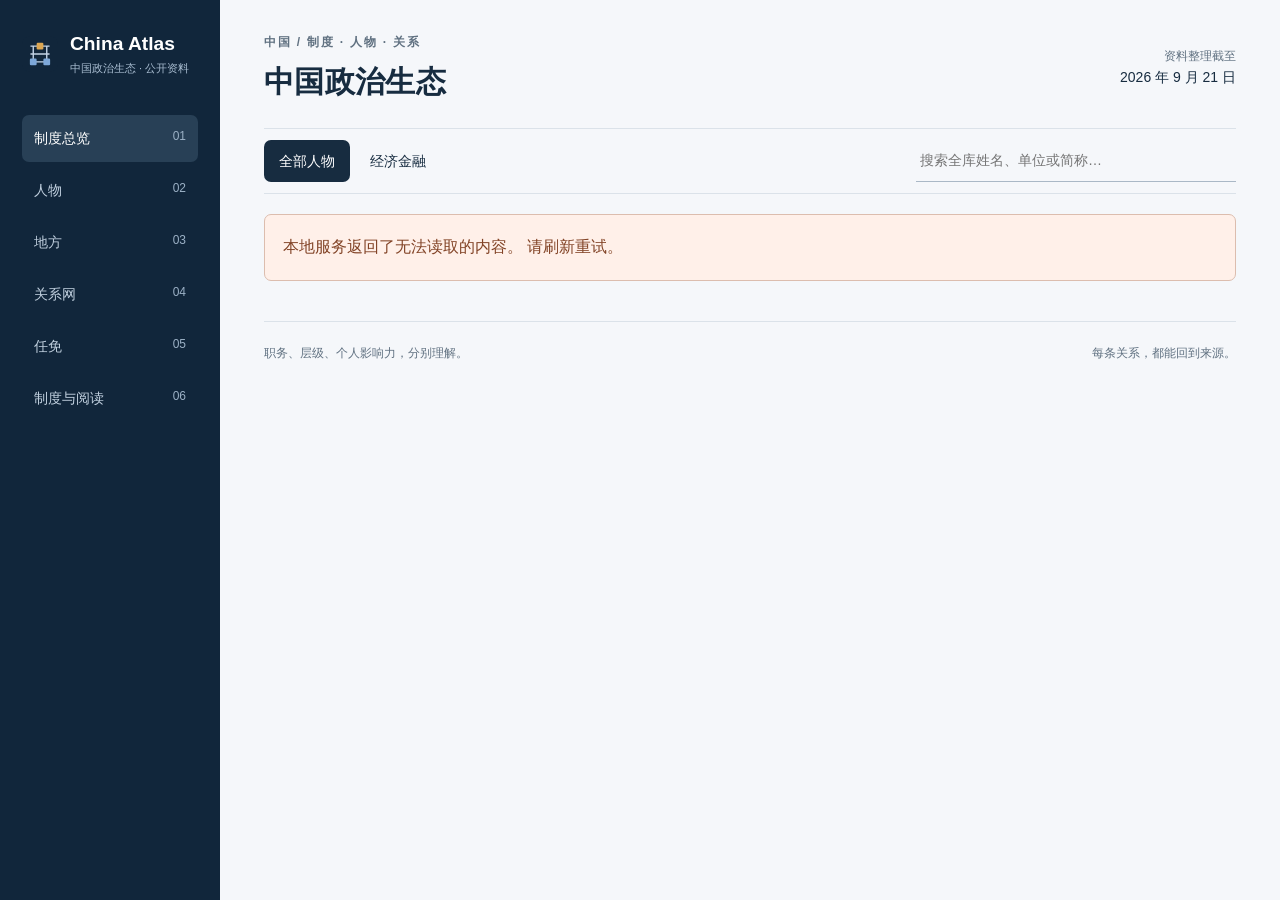
==== commit 5b9aa83b: "Fix full-library person search and simplify profile reading" ====
--- a/web/index.html
+++ b/web/index.html
@@ -1,4 +1,4 @@
 <!doctype html>
 <html lang="zh-CN"><head><meta charset="utf-8"><meta name="viewport" content="width=device-width, initial-scale=1, viewport-fit=cover"><meta name="theme-color" content="#11263b"><meta name="description" content="从公开资料了解中国的机构、人物、任免与职业经历。"><link rel="manifest" href="./manifest.webmanifest"><meta name="apple-mobile-web-app-capable" content="yes"><link rel="apple-touch-icon" href="./icon-192.png"><title>China Atlas · 中国政治生态</title><link rel="icon" href="./icon.svg" type="image/svg+xml"><link rel="stylesheet" href="./style.css"></head>
 <body><aside class="sidebar"><a class="brand" href="#map" data-short="总览"><img src="./icon.svg" alt="" width="36" height="36"><span>China Atlas<small>中国政治生态 · 公开资料</small></span></a><nav aria-label="主导航"><a href="#map" aria-label="制度总览" data-short="总览" class="active">制度总览 <span>01</span></a><a href="#people" aria-label="人物" data-short="人物">人物 <span>02</span></a><a href="#regions" aria-label="地方" data-short="地方">地方 <span>03</span></a><a href="#network" aria-label="关系网" data-short="关系">关系网 <span>04</span></a><a href="#changes" aria-label="任免" data-short="任免">任免 <span>05</span></a><a href="#guide" aria-label="制度与阅读" data-short="阅读">制度与阅读 <span>06</span></a></nav><button id="device-notes" data-public-only hidden>我的笔记</button><div class="side-bottom" data-local-only></div></aside>
-<main><header><div><span class="eyebrow">中国 / 制度 · 人物 · 关系</span><h1 id="heading">中国政治生态</h1></div><div class="edition">资料整理截至<br><strong>2026 年 9 月 21 日</strong></div></header><div class="toolbar"><div class="segments" role="group" aria-label="关注范围"><button class="selected" data-focus="all">全部人物</button><button data-focus="economy">经济金融</button></div><label class="search"><span class="sr-only">搜索人物与机构</span><input id="search" type="search" placeholder="搜索姓名、机构或履历…"></label></div><div id="content" aria-live="polite"><p class="note">正在打开地图…</p></div><footer>职务、层级、个人影响力，分别理解。 <span>每条关系，都能回到来源。</span></footer></main><dialog id="detail"><button class="close" aria-label="关闭详情">×</button><div id="detail-body"></div></dialog><div id="toast" role="status"></div><script src="./site-config.js"></script><script src="./portable.js"></script><script src="./navigation.js"></script><script src="./graph.js"></script><script src="./registry-ui.js"></script><script src="./network.js"></script><script src="./regions.js"></script><script src="./portraits.js"></script><script src="./personnel.js"></script><script src="./departments.js"></script><script src="./app.js"></script></body></html>
+<main><header><div><span class="eyebrow">中国 / 制度 · 人物 · 关系</span><h1 id="heading">中国政治生态</h1></div><div class="edition">资料整理截至<br><strong>2026 年 9 月 21 日</strong></div></header><div class="toolbar"><div class="segments" role="group" aria-label="关注范围"><button class="selected" data-focus="all">全部人物</button><button data-focus="economy">经济金融</button></div><div class="search search-shell"><label for="search" class="sr-only">搜索人物与机构</label><input id="search" type="search" role="combobox" aria-autocomplete="list" aria-expanded="false" aria-controls="search-suggestions" autocomplete="off" placeholder="搜索全库姓名、单位或简称…"><div id="search-suggestions" class="search-suggestions" role="listbox" aria-label="搜索候选" hidden></div></div></div><div id="content" aria-live="polite"><p class="note">正在打开地图…</p></div><footer>职务、层级、个人影响力，分别理解。 <span>每条关系，都能回到来源。</span></footer></main><dialog id="detail"><button class="close" aria-label="关闭详情">×</button><div id="detail-body"></div></dialog><div id="toast" role="status"></div><script src="./site-config.js"></script><script src="./portable.js"></script><script src="./navigation.js"></script><script src="./graph.js"></script><script src="./registry-ui.js"></script><script src="./network.js"></script><script src="./regions.js"></script><script src="./portraits.js"></script><script src="./personnel.js"></script><script src="./departments.js"></script><script src="./search.js"></script><script src="./profile.js"></script><script src="./app.js"></script></body></html>
--- a/web/style.css
+++ b/web/style.css
@@ -95,3 +95,12 @@
 .department-grid,.department-roster{display:grid;grid-template-columns:repeat(auto-fill,minmax(min(100%,275px),1fr));gap:14px}.department-card{padding:20px;text-align:left;border:1px solid var(--line);border-radius:10px;background:white;min-width:0;overflow-wrap:anywhere;color:inherit}.department-card h3{margin:10px 0;font-size:17px}.department-card p{font-size:12px;line-height:1.6;color:var(--muted)}.department-card>span:last-child{font-size:12px;color:#28506a;display:block;margin-top:16px}.department-card:hover{border-color:#829fae}
 .department-heading{display:flex;gap:12px;align-items:center;justify-content:space-between;margin:20px 0}.department-heading h2{font-size:24px;margin:8px 0}.department-heading>div{min-width:0;overflow-wrap:anywhere}.department-heading>button{flex-shrink:0;font-size:12px}.department-person{border:1px solid var(--line);border-radius:10px;background:white;overflow:hidden;min-width:0}.department-person>button{padding:20px;width:100%;border:0;background:none;text-align:left;color:inherit}.department-person h3{margin:0 0 12px;font-size:21px}.department-person p{line-height:1.7;font-size:14px;margin:6px 0;overflow-wrap:anywhere}.department-person .mini-label{display:block;font-size:10px}.department-card-actions{display:flex;gap:10px;border-top:1px solid var(--line);padding:7px 14px;justify-content:space-between}.department-card-actions button{font-size:11px;border:0;background:transparent;color:#28506a}
 @media(max-width:600px){.people-browse-tabs{margin-bottom:12px}.people-browse-tabs button{flex:1;min-height:44px}.department-controls{gap:10px}.department-controls select{min-height:44px}.department-shortcuts{gap:5px}.department-shortcuts button{min-height:40px;padding:6px 10px}.department-heading{display:block}.department-heading h2{font-size:22px}.department-heading>button{margin-bottom:8px}.department-card,.department-person>button{padding:17px}.department-card-actions button{font-size:12px}.status-tag{font-size:11px}.status-event h4{font-size:16px}.status-event-heading{font-size:11px}}
+.map-shortcuts{display:flex;flex-wrap:wrap;gap:7px;margin:0 0 16px}.map-shortcuts button{font-size:13px;background:transparent;padding:7px 13px}.map-shortcuts button.selected{background:var(--ink);border-color:var(--ink);color:white}
+.working-agencies{min-width:0}.agency-group{margin:0 0 22px}.agency-group>h3{font-size:14px;font-weight:600;display:flex;flex-wrap:wrap;align-items:center;gap:6px 12px;padding:10px 0;border-bottom:1px solid #bccbd5;margin:0 0 12px}.agency-group>h3 small{font-weight:400;color:var(--muted);font-size:11px}.agency-grid{display:grid;grid-template-columns:1fr;gap:12px}.working-agency{border:1px solid var(--line);border-radius:9px;background:#fff;overflow:hidden;min-width:0;overflow-wrap:anywhere}.working-agency-heading{display:block;width:100%;border:0;border-radius:0;background:transparent;text-align:left;padding:15px 16px 8px;color:inherit}.working-agency-heading h4{font-size:16px;line-height:1.5;margin:0 0 5px;font-weight:600}.working-agency-heading>span{display:block;font-size:11px;line-height:1.65;color:var(--muted)}.agency-remit{font-size:12px;line-height:1.65;color:var(--muted);margin:0;padding:0 16px 10px}.agency-roster{padding:0 10px}.agency-roster>button{display:flex;align-items:baseline;gap:9px;width:100%;border:0;border-top:1px solid #edf0f2;border-radius:0;padding:9px 6px;background:transparent;text-align:left;color:inherit}.agency-roster strong{font-weight:550;flex-shrink:0;font-size:14px}.agency-roster span{font-size:12px;color:var(--muted);line-height:1.65}.agency-empty{font-size:12px;color:var(--muted);margin:0;padding:7px 6px}.agency-more{margin:3px 16px 7px;font-size:11px;min-height:36px}.agency-children{border-top:1px solid var(--line);background:#f1f5f7;padding:0 12px 12px}.agency-child{border-left:1px solid #adc0cc;padding-left:10px;margin-left:2px}.agency-edge{font-size:11px;color:#506b7d;line-height:1.7;margin:0;padding:11px 0}.agency-children .working-agency-heading{padding:12px 12px 8px}.agency-children .agency-remit{padding-left:12px;padding-right:12px}.state-agency-intro h2{font-size:22px;margin:20px 0 8px}.state-agency-intro p{font-size:14px;color:var(--muted);line-height:1.8;max-width:740px;margin-bottom:22px}.state-agency-view>.flow-node{max-width:650px;margin:0 auto}.state-agency-view .agency-grid{grid-template-columns:repeat(auto-fit,minmax(min(100%,285px),1fr));align-items:start}.state-agency-view .agency-children .agency-grid{grid-template-columns:1fr}
+@media(max-width:540px){.agency-roster>button{flex-wrap:wrap;gap:2px 9px}.agency-roster span{font-size:12px}.agency-children{padding:0 7px 8px}.agency-child{padding-left:6px}.working-agency-heading{padding:14px 13px 8px}.agency-remit{padding-left:13px;padding-right:13px}.map-shortcuts{gap:5px}.map-shortcuts button{font-size:12px;padding:7px 10px}}
+/* Shared database search and compact profile reading. */
+.search-shell,.person-picker{position:relative;min-width:0}.search-shell{width:320px;max-width:100%}.search-shell>input{width:100%}.search-suggestions,.person-options{position:absolute;top:calc(100% + 6px);left:0;right:0;z-index:30;background:#fff;border:1px solid #bdcbd7;border-radius:10px;box-shadow:0 12px 32px #11263b24;max-height:min(420px,55dvh);overflow:auto;overscroll-behavior:contain;padding:5px}.search-option{display:block;text-align:left;width:100%;border:0;border-radius:6px;padding:11px 12px;white-space:normal;overflow-wrap:anywhere}.search-option strong,.search-option span{display:block}.search-option strong{font-size:14px;font-weight:600}.search-option span{font-size:12px;color:var(--muted);line-height:1.6;margin-top:3px}.search-option[aria-selected=true]{background:#e8f0fa;box-shadow:inset 3px 0 var(--accent)}.search-hint{font-size:13px!important;color:var(--muted);padding:11px 12px;margin:0;line-height:1.7}.search-results-heading{display:flex;align-items:start;justify-content:space-between;gap:16px;margin-bottom:24px}.search-results-heading h2{font-size:23px;margin-bottom:4px}.search-results-heading p{font-size:13px;color:var(--muted);margin:0}.search-results-heading>button{flex-shrink:0}.global-search-results>section{margin:0 0 30px}.global-search-results h3{font-size:15px}.search-result-grid{display:grid;grid-template-columns:repeat(auto-fit,minmax(min(100%,290px),1fr));gap:10px}.search-result{display:flex;gap:12px;justify-content:space-between;align-items:center;text-align:left;padding:17px;min-width:0}.search-result>span:first-child{min-width:0;overflow-wrap:anywhere}.search-result strong,.search-result small{display:block}.search-result strong{font-size:17px;font-weight:600}.search-result small{font-size:13px;color:var(--muted);margin-top:7px;line-height:1.7}.person-picker{flex:1;min-width:180px;max-width:100%}.person-picker>label{display:block;margin-bottom:5px;font-size:12px;color:var(--muted)}.person-picker>input[type=search]{width:100%;min-width:0;border:1px solid var(--line);border-radius:6px;padding:9px 10px;background:#fff;color:var(--ink);font-size:14px}.compare-controls .person-picker{flex-basis:250px}
+.profile-reading{overflow-wrap:anywhere}.profile-reading .profile-heading{margin-bottom:18px}.profile-reading h3{font-size:12px;color:var(--muted);font-weight:500;letter-spacing:.04em;margin:24px 0 10px}.profile-office{padding:0 0 13px;margin:0 0 13px;border-bottom:1px solid #e7edf2}.profile-office:last-child{margin-bottom:0}.profile-office h4{font-size:19px;font-weight:600;line-height:1.6;margin:3px 0 7px}.profile-role-meta{display:flex;flex-wrap:wrap;gap:4px 14px;color:var(--muted);font-size:12px;margin-bottom:3px}.profile-role-meta:empty{display:none}.profile-role-meta time{color:#3f5a70}.profile-role-meta small{font-size:12px}.profile-office .text-button{font-size:12px}.profile-reading .profile-duties p{font-size:15px;line-height:1.9;margin:0 0 9px}.profile-duties details summary{font-size:12px;color:var(--accent)}.profile-reading-places{margin:18px 0 12px}.profile-reading .profile-reading-actions{flex-wrap:wrap;gap:7px;margin:0 0 24px}.profile-reading-actions button{font-size:12px;padding:8px 11px}.profile-history-item{border-left:2px solid #d0dce6;padding-left:16px;margin:0 0 16px}.profile-history-item .profile-office{border:0;padding-bottom:0}.profile-history-item h4{font-size:16px}.profile-reading .timeline{margin-top:10px}.profile-reading .timeline p{font-size:14px}.profile-reading .timeline time{font-size:12px}.profile-reading .profile-fact p{font-size:15px}.profile-reading .profile-material-warning{background:#fff4e7;color:#855119;border-color:#ead4b3;font-size:12px}.profile-identity-warning{padding:12px 14px;border:1px solid;border-radius:7px;margin-bottom:20px}.profile-identity-warning p{font-size:13px;margin:5px 0}.profile-identity-warning .text-button{margin-right:10px}.profile-notes textarea{min-height:90px;font-size:14px}.profile-notes .detail-actions{align-items:center;flex-wrap:wrap;margin-bottom:22px}.profile-notes .detail-actions small{font-size:11px!important}.profile-reference{border-top:1px solid var(--line);padding-top:11px;margin-top:24px}.profile-reference>summary{font-size:13px;color:var(--accent)}.profile-reference[open]>summary{margin-bottom:12px}.profile-reference p,.profile-reference blockquote{font-size:13px;line-height:1.8}.profile-reference>details{padding:4px 0}.profile-reading .status-history{margin-top:20px}
+@media(max-width:800px){.search-shell{width:100%}.person-picker{width:100%;flex-basis:100%}.search-suggestions,.person-options{max-height:42dvh}.search-option{min-height:58px}.person-picker>input[type=search],.search-shell>input{font-size:16px;min-height:44px}.profile-office h4{font-size:18px}.profile-reading-actions button{min-height:42px}.profile-reading .profile-duties p{font-size:14px}.search-results-heading h2{font-size:21px}.search-results-heading>button{font-size:12px;padding:8px 10px}.profile-reading .profile-heading{gap:14px}}
+
+.career-evidence-date{display:block;font-size:12px;color:var(--muted);margin-bottom:8px}.career-reference>summary{font-size:12px;color:var(--accent)}
